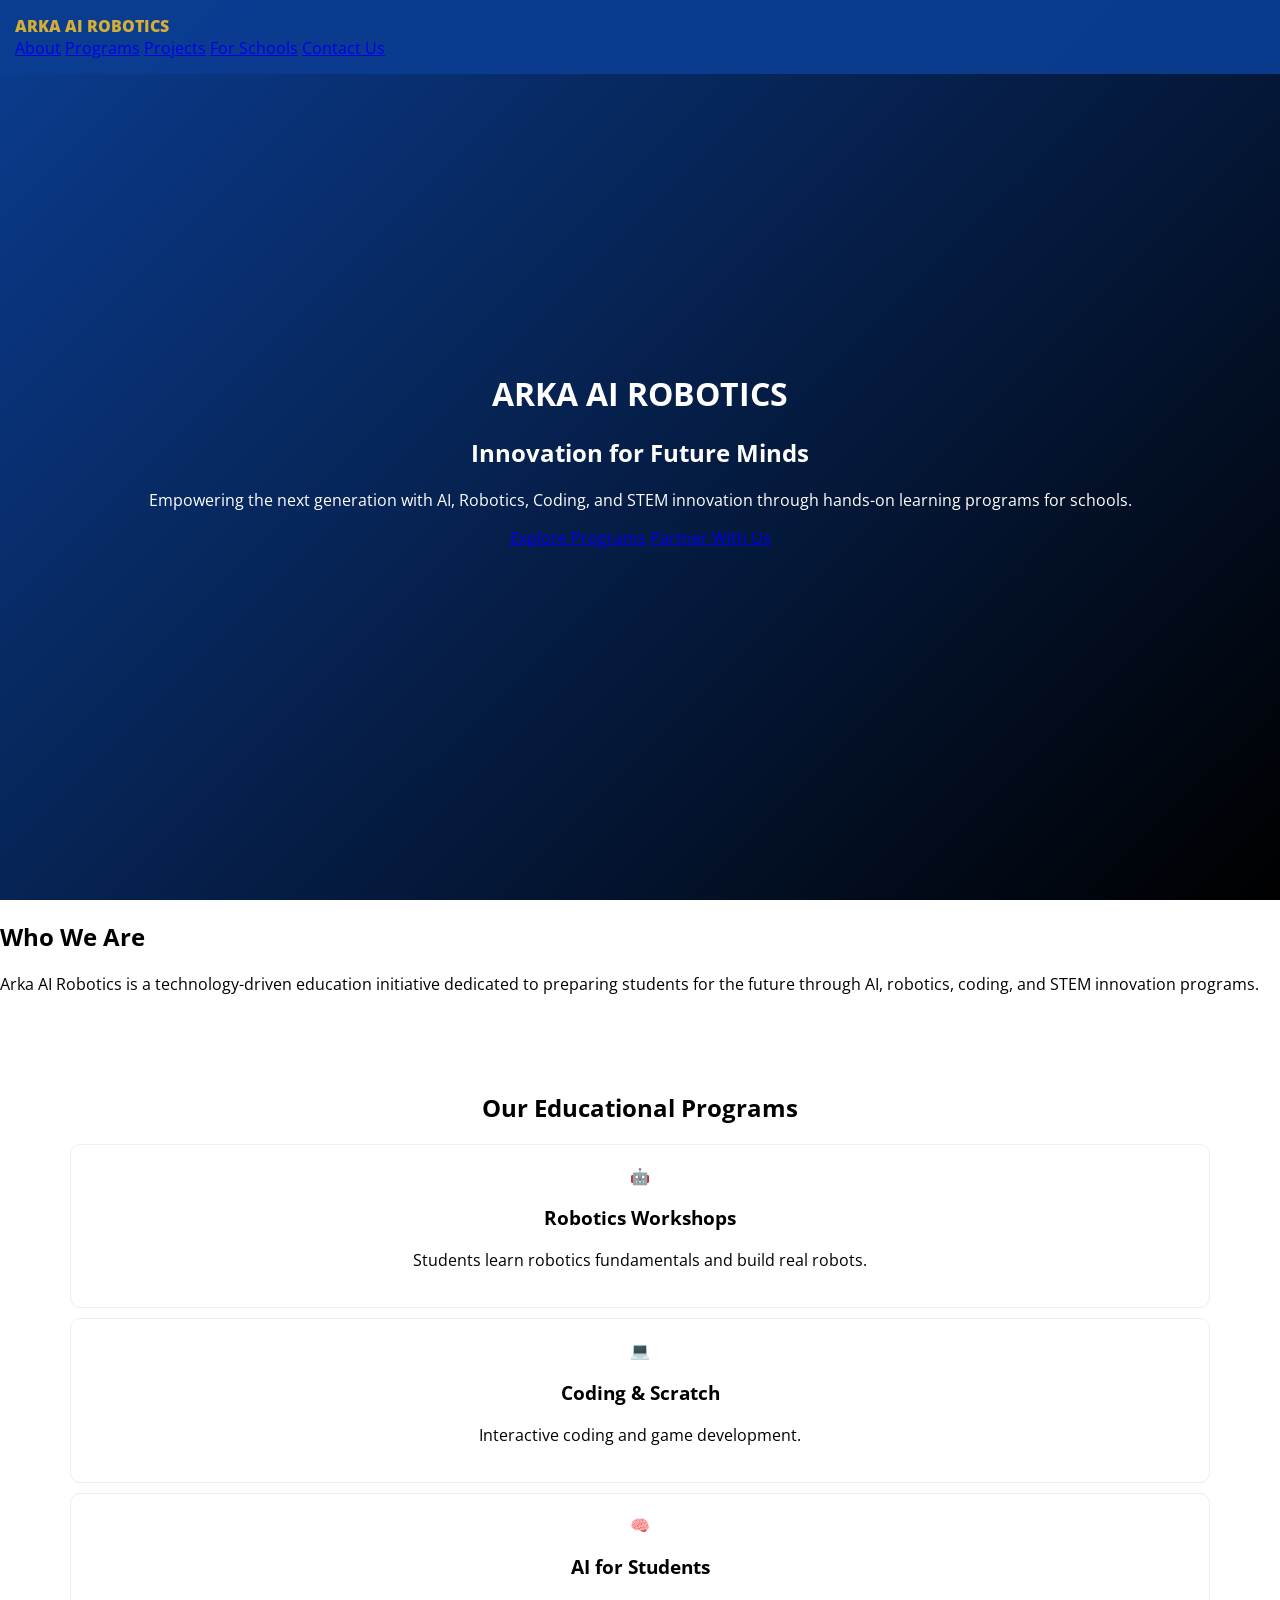
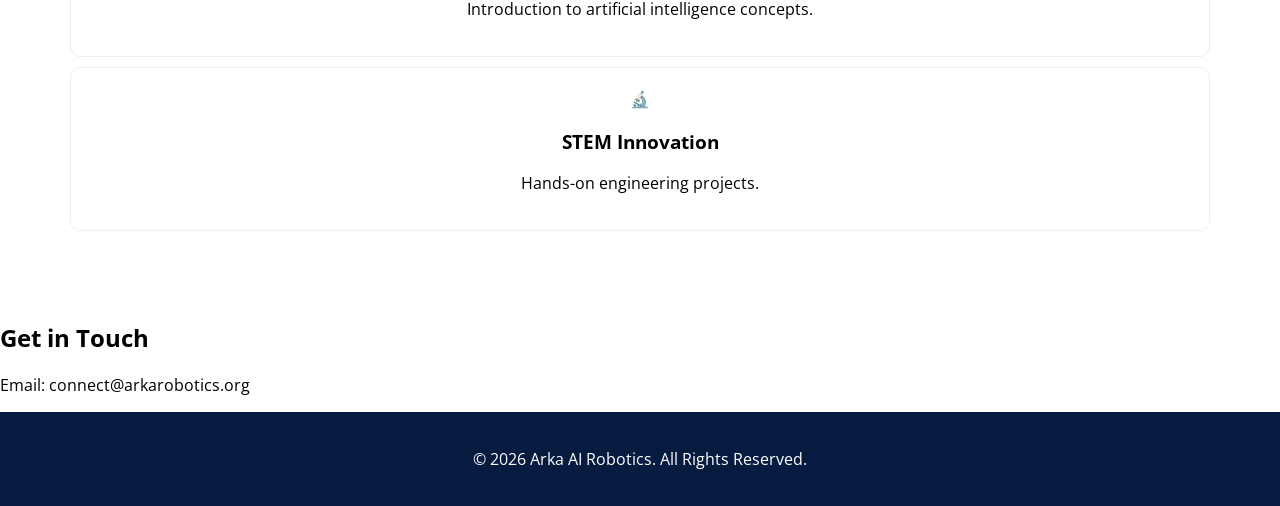
==== index.html @ b3b524c7 "Add files via upload" ====
<!DOCTYPE html>
<html lang="en">
<head>
<meta charset="UTF-8">
<meta name="viewport" content="width=device-width, initial-scale=1.0">
<title>ARKA AI ROBOTICS | Innovation for Future Minds</title>

<link href="https://fonts.googleapis.com/css2?family=Open+Sans:wght@400;600&family=Poppins:wght@500;700;800&display=swap" rel="stylesheet">
<link rel="stylesheet" href="style.css">
<script src="script.js" defer></script>
</head>

<body>

<nav class="top-nav">
<div class="nav-container">
<div class="logo">ARKA AI ROBOTICS</div>
<div class="nav-links">
<a href="#about">About</a>
<a href="#programs">Programs</a>
<a href="#projects">Projects</a>
<a href="#for-schools">For Schools</a>
<a href="#contact" class="nav-btn">Contact Us</a>
</div>
</div>
</nav>

<header class="hero">
<div class="hero-content">
<h1>ARKA AI ROBOTICS</h1>
<h2>Innovation for Future Minds</h2>
<p>Empowering the next generation with AI, Robotics, Coding, and STEM innovation through hands-on learning programs for schools.</p>

<div class="btn-group">
<a href="#programs" class="btn btn-primary">Explore Programs</a>
<a href="#contact" class="btn btn-secondary">Partner With Us</a>
</div>
</div>
</header>

<section id="about" class="about-section">
<div class="container">
<h2>Who We Are</h2>
<p class="lead-text">
Arka AI Robotics is a technology-driven education initiative dedicated to preparing students for the future through AI, robotics, coding, and STEM innovation programs.
</p>
</div>
</section>

<section id="programs" class="programs-section">
<h2>Our Educational Programs</h2>
<div class="programs-grid">

<div class="program-card">
<div class="program-icon">🤖</div>
<h3>Robotics Workshops</h3>
<p>Students learn robotics fundamentals and build real robots.</p>
</div>

<div class="program-card">
<div class="program-icon">💻</div>
<h3>Coding & Scratch</h3>
<p>Interactive coding and game development.</p>
</div>

<div class="program-card">
<div class="program-icon">🧠</div>
<h3>AI for Students</h3>
<p>Introduction to artificial intelligence concepts.</p>
</div>

<div class="program-card">
<div class="program-icon">🔬</div>
<h3>STEM Innovation</h3>
<p>Hands-on engineering projects.</p>
</div>

</div>
</section>

<section id="contact" class="contact-section">
<h2>Get in Touch</h2>
<p>Email: connect@arkarobotics.org</p>
</section>

<footer class="site-footer">
<p>&copy; 2026 Arka AI Robotics. All Rights Reserved.</p>
</footer>

</body>
</html>
---- style.css ----
:root {
--primary-blue:#0B3D91;
--primary-gold:#D4AF37;
}

body{
margin:0;
font-family:'Open Sans',sans-serif;
}

.top-nav{
position:fixed;
width:100%;
background:rgba(11,61,145,0.95);
padding:15px;
}

.logo{
color:var(--primary-gold);
font-weight:800;
}

.hero{
height:100vh;
display:flex;
align-items:center;
justify-content:center;
text-align:center;
background:linear-gradient(135deg,#0B3D91,#000);
color:white;
}

.programs-section{
padding:60px;
text-align:center;
}

.program-card{
border:1px solid #eee;
padding:20px;
margin:10px;
border-radius:10px;
}

.site-footer{
background:#051b40;
color:white;
text-align:center;
padding:20px;
}
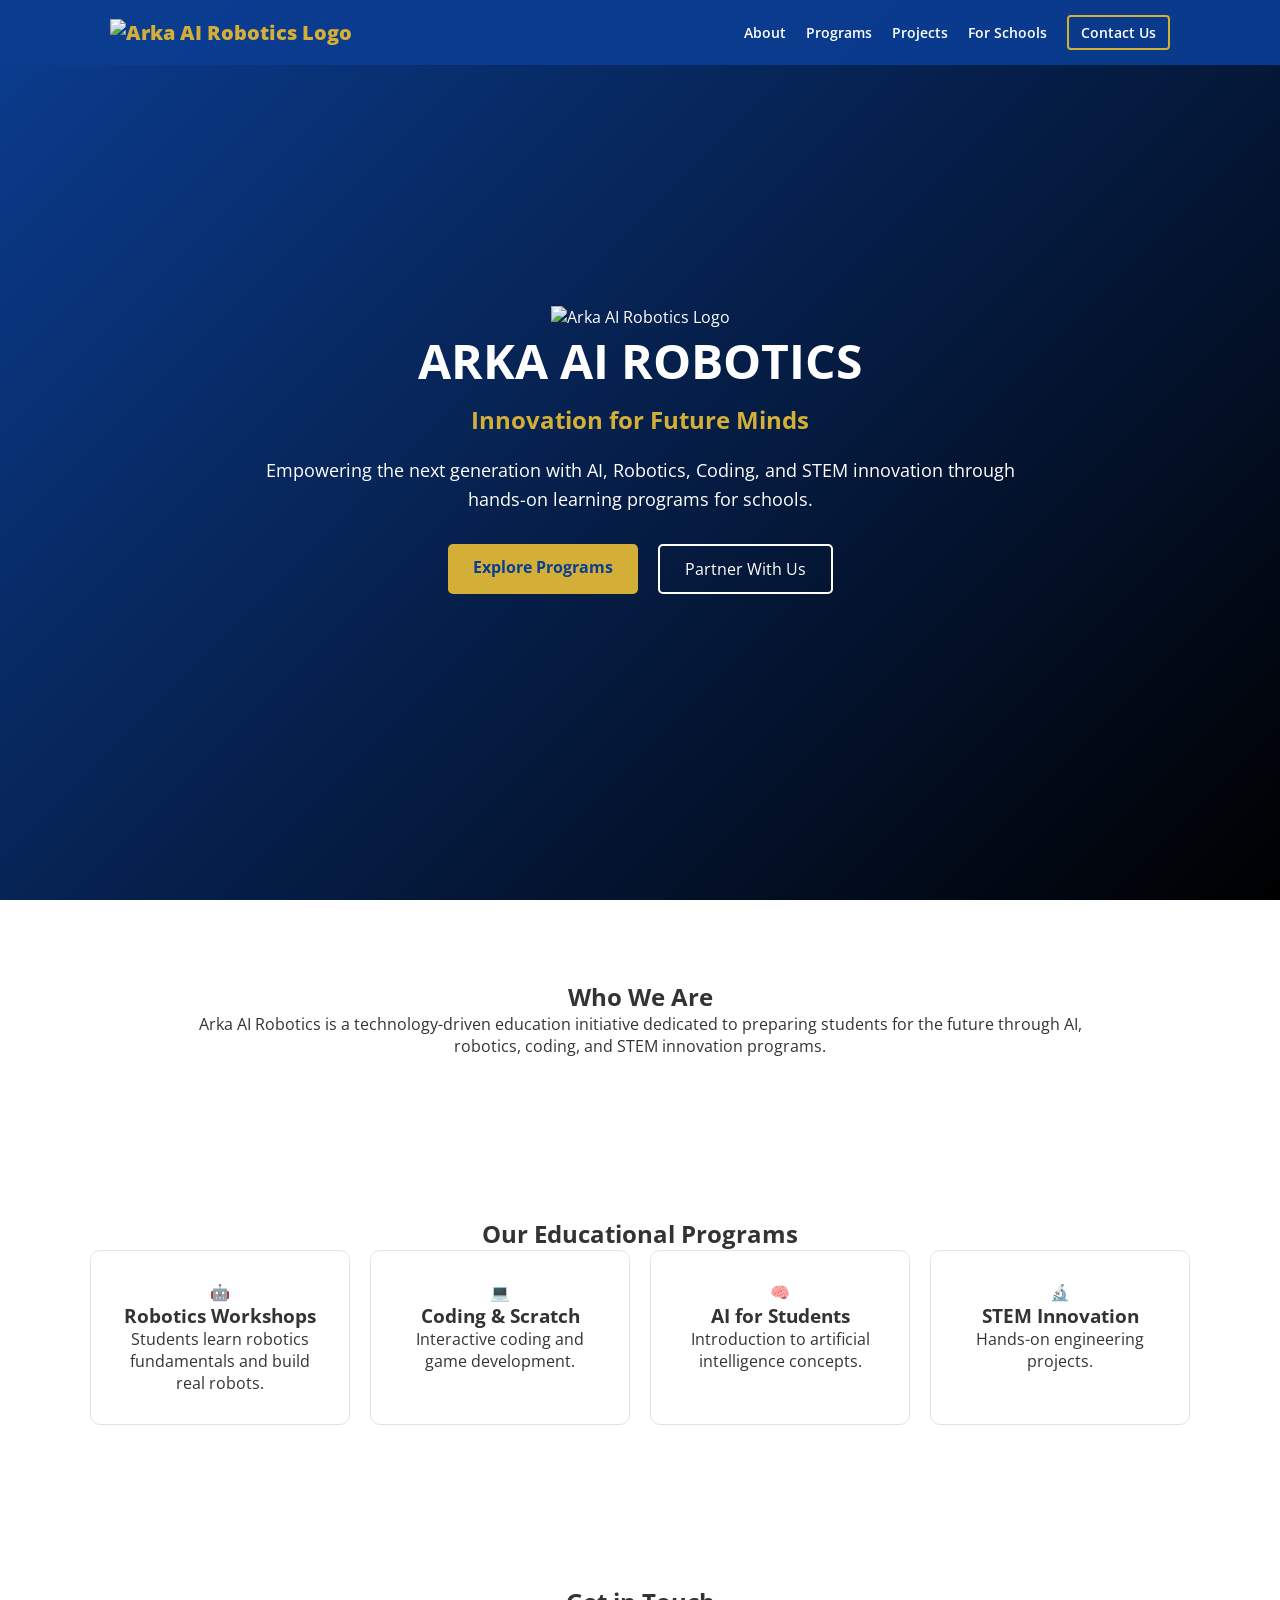
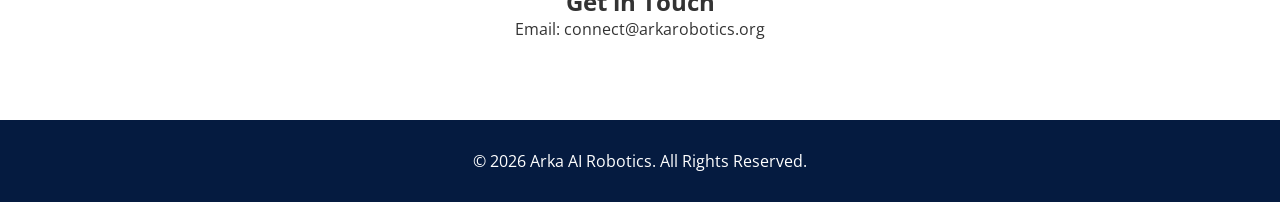
==== commit cddf9933: "Add logo image to navigation and header sections" ====
--- a/index.html
+++ b/index.html
@@ -14,7 +14,9 @@
 
 <nav class="top-nav">
 <div class="nav-container">
-<div class="logo">ARKA AI ROBOTICS</div>
+<div class="logo">
+<img src="images/logo.png" alt="Arka AI Robotics Logo">
+</div>
 <div class="nav-links">
 <a href="#about">About</a>
 <a href="#programs">Programs</a>
@@ -27,6 +29,7 @@
 
 <header class="hero">
 <div class="hero-content">
+<img src="images/logo.png" class="hero-logo" alt="Arka AI Robotics Logo">
 <h1>ARKA AI ROBOTICS</h1>
 <h2>Innovation for Future Minds</h2>
 <p>Empowering the next generation with AI, Robotics, Coding, and STEM innovation through hands-on learning programs for schools.</p>
--- a/style.css
+++ b/style.css
@@ -1,26 +1,71 @@
-
-:root {
+:root{
 --primary-blue:#0B3D91;
 --primary-gold:#D4AF37;
+--text-light:#ffffff;
+--text-dark:#333;
+}
+
+/* Reset */
+*{
+margin:0;
+padding:0;
+box-sizing:border-box;
 }
 
 body{
-margin:0;
 font-family:'Open Sans',sans-serif;
+color:var(--text-dark);
 }
 
+/* Navigation */
 .top-nav{
 position:fixed;
+top:0;
 width:100%;
 background:rgba(11,61,145,0.95);
-padding:15px;
+padding:15px 0;
+z-index:1000;
+}
+
+.nav-container{
+max-width:1100px;
+margin:auto;
+display:flex;
+justify-content:space-between;
+align-items:center;
+padding:0 20px;
 }
 
 .logo{
 color:var(--primary-gold);
+font-size:20px;
 font-weight:800;
 }
 
+.nav-links{
+display:flex;
+align-items:center;
+}
+
+.nav-links a{
+color:white;
+text-decoration:none;
+margin-left:20px;
+font-weight:600;
+font-size:14px;
+}
+
+.nav-links a:hover{
+color:var(--primary-gold);
+}
+
+.nav-btn{
+border:2px solid var(--primary-gold);
+padding:6px 12px;
+border-radius:4px;
+}
+
+/* Hero */
 .hero{
 height:100vh;
 display:flex;
@@ -29,23 +74,109 @@
 text-align:center;
 background:linear-gradient(135deg,#0B3D91,#000);
 color:white;
+padding:0 20px;
 }
 
-.programs-section{
-padding:60px;
+.hero-content{
+max-width:800px;
+}
+
+.hero h1{
+font-size:48px;
+margin-bottom:10px;
+}
+
+.hero h2{
+color:var(--primary-gold);
+margin-bottom:20px;
+}
+
+.hero p{
+font-size:18px;
+line-height:1.6;
+margin-bottom:30px;
+}
+
+/* Buttons */
+.btn-group{
+display:flex;
+justify-content:center;
+gap:20px;
+flex-wrap:wrap;
+}
+
+.btn-primary{
+background:var(--primary-gold);
+color:var(--primary-blue);
+padding:12px 25px;
+text-decoration:none;
+border-radius:5px;
+font-weight:bold;
+}
+
+.btn-secondary{
+border:2px solid white;
+color:white;
+padding:12px 25px;
+text-decoration:none;
+border-radius:5px;
+}
+
+/* Sections */
+section{
+padding:80px 20px;
 text-align:center;
 }
 
-.program-card{
-border:1px solid #eee;
-padding:20px;
-margin:10px;
-border-radius:10px;
+.container{
+max-width:900px;
+margin:auto;
 }
 
+/* Programs */
+.programs-grid{
+display:grid;
+grid-template-columns:repeat(auto-fit,minmax(250px,1fr));
+gap:20px;
+max-width:1100px;
+margin:auto;
+}
+
+.program-card{
+border:1px solid #e3e3e3;
+padding:30px;
+border-radius:10px;
+transition:0.3s;
+}
+
+.program-card:hover{
+transform:translateY(-5px);
+box-shadow:0 10px 25px rgba(0,0,0,0.1);
+}
+
+/* Footer */
 .site-footer{
 background:#051b40;
 color:white;
 text-align:center;
-padding:20px;
+padding:30px;
 }
+
+/* Mobile */
+@media(max-width:768px){
+
+.nav-links{
+flex-direction:column;
+background:#0B3D91;
+position:absolute;
+top:60px;
+right:0;
+width:200px;
+display:none;
+}
+
+.hero h1{
+font-size:32px;
+}
+
+}
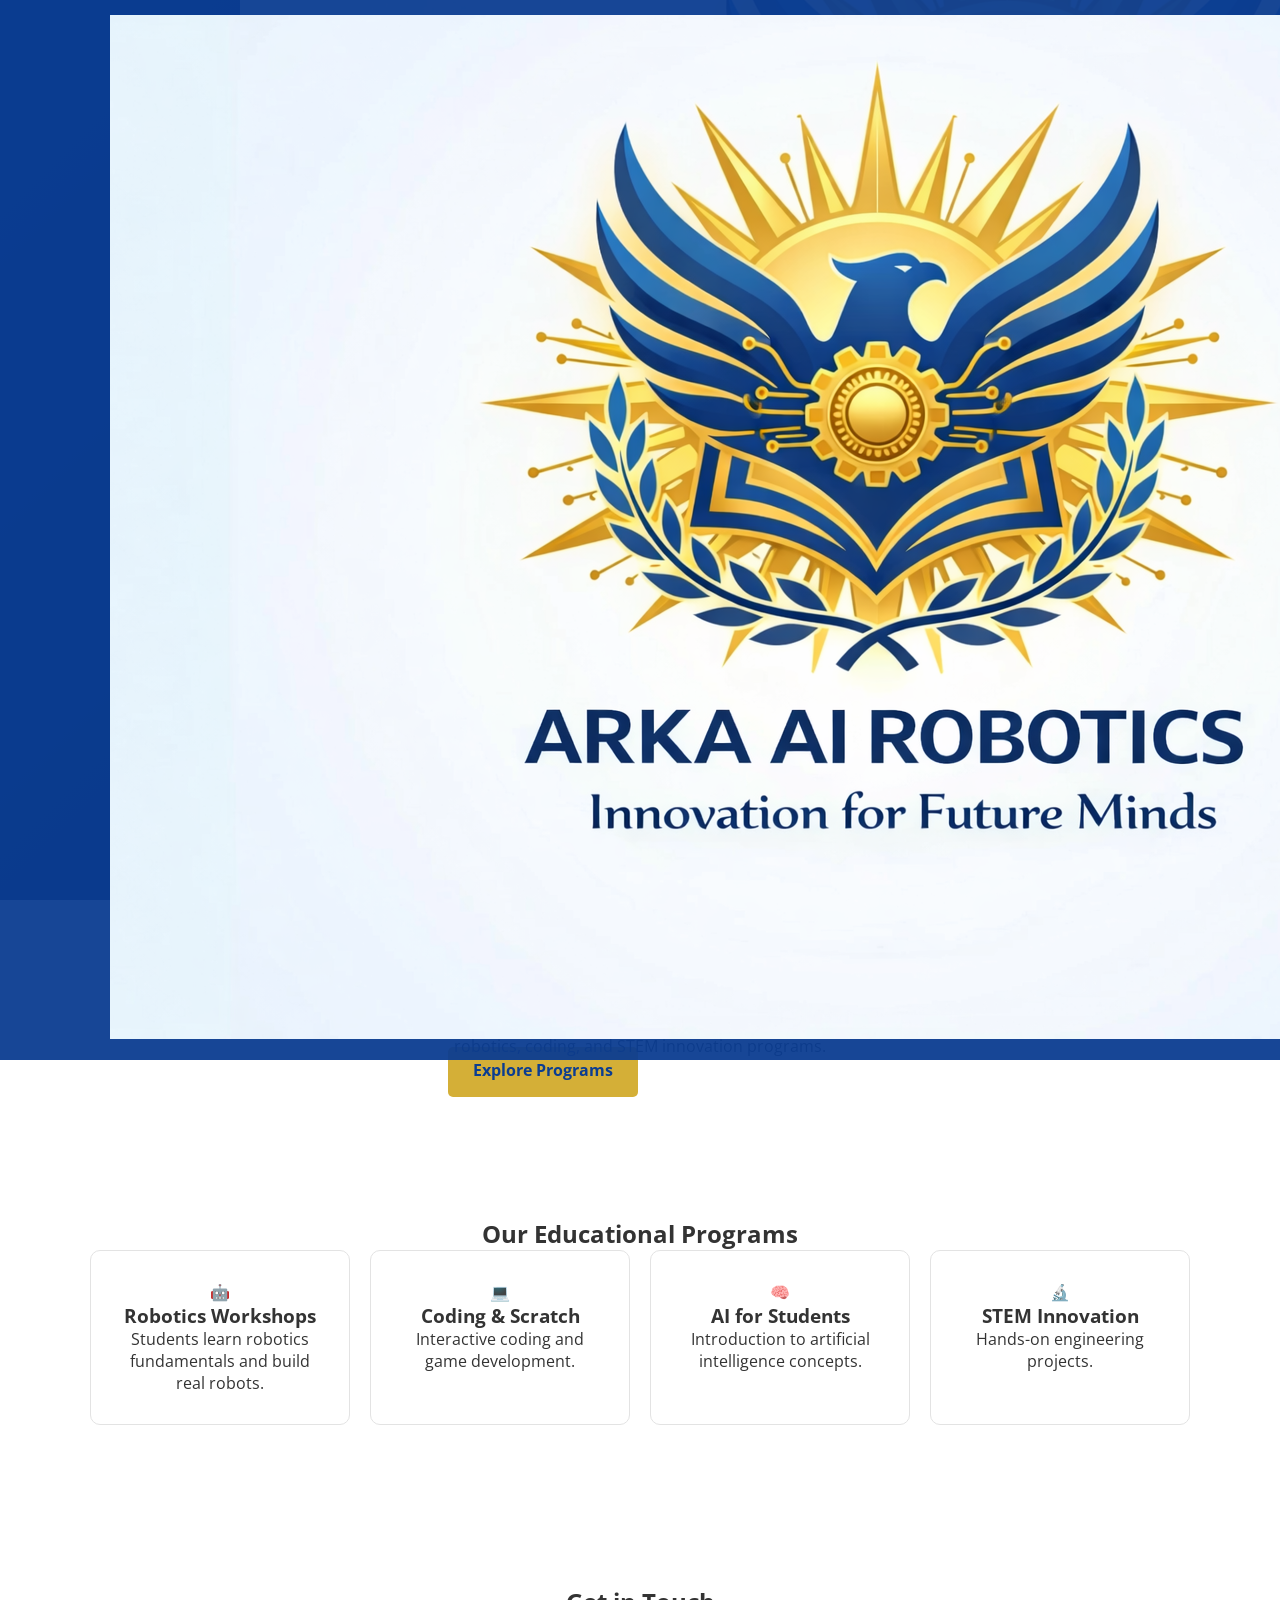
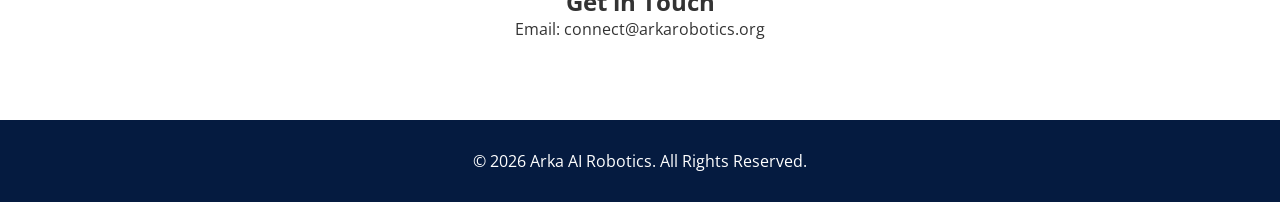
==== commit c4b40223: "Fix image filename casing in index.html" ====
--- a/index.html
+++ b/index.html
@@ -15,7 +15,7 @@
 <nav class="top-nav">
 <div class="nav-container">
 <div class="logo">
-<img src="images/logo.png" alt="Arka AI Robotics Logo">
+<img src="images/Logo.png" alt="Arka AI Robotics Logo">
 </div>
 <div class="nav-links">
 <a href="#about">About</a>
@@ -29,7 +29,7 @@
 
 <header class="hero">
 <div class="hero-content">
-<img src="images/logo.png" class="hero-logo" alt="Arka AI Robotics Logo">
+<img src="images/Logo.png" class="hero-logo" alt="Arka AI Robotics Logo">
 <h1>ARKA AI ROBOTICS</h1>
 <h2>Innovation for Future Minds</h2>
 <p>Empowering the next generation with AI, Robotics, Coding, and STEM innovation through hands-on learning programs for schools.</p>
--- a/style.css
+++ b/style.css
@@ -178,5 +178,13 @@
 .hero h1{
 font-size:32px;
 }
-
+.logo img{
+height:45px;
+width:auto;
 }
+.hero-logo{
+height:150px;
+margin-bottom:20px;
+}
+  
+}
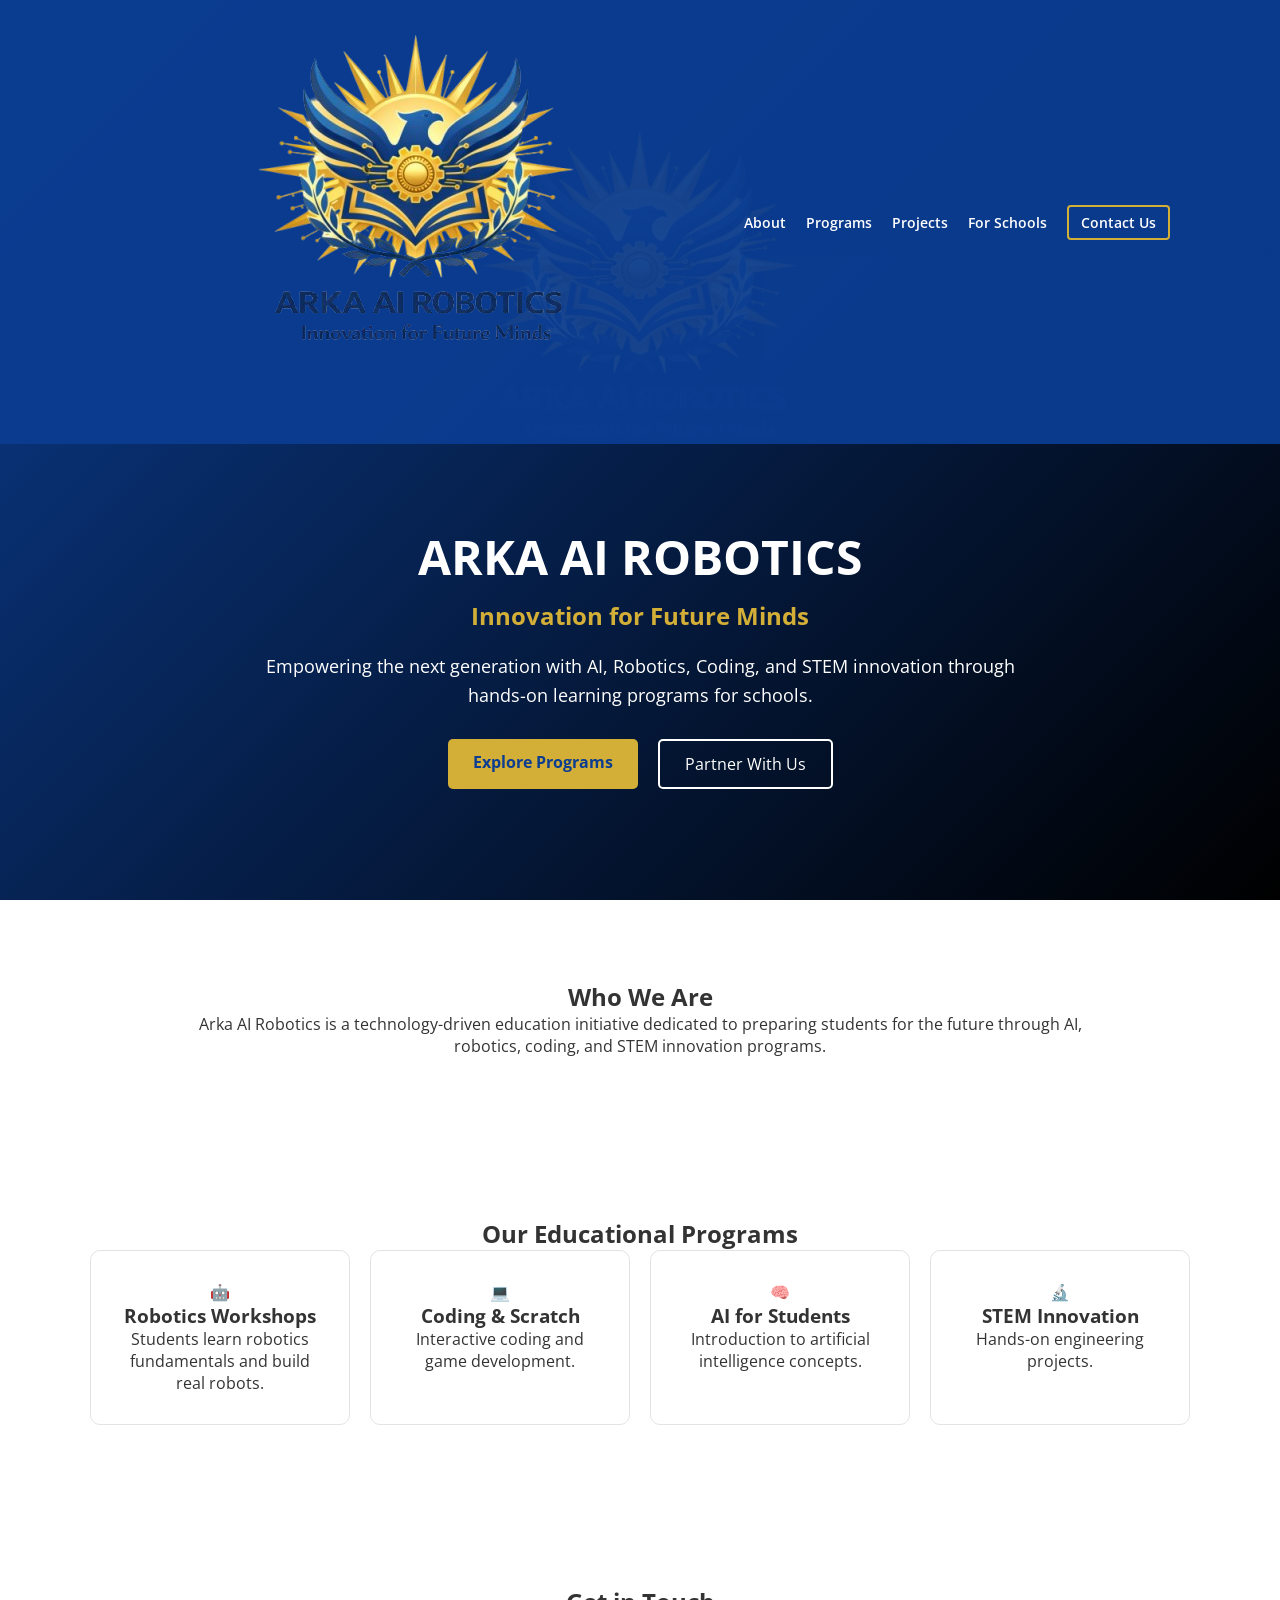
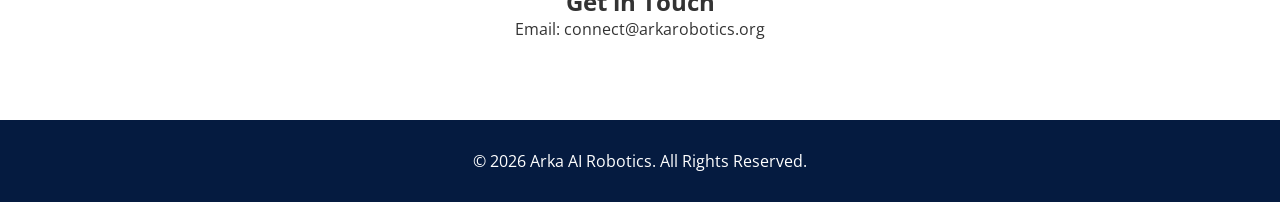
==== commit 3b7c8d9b: "Fix image source case sensitivity in index.html" ====
--- a/index.html
+++ b/index.html
@@ -15,7 +15,7 @@
 <nav class="top-nav">
 <div class="nav-container">
 <div class="logo">
-<img src="images/Logo.png" alt="Arka AI Robotics Logo">
+<img src="images/logo.png" alt="Arka AI Robotics Logo">
 </div>
 <div class="nav-links">
 <a href="#about">About</a>
@@ -29,7 +29,7 @@
 
 <header class="hero">
 <div class="hero-content">
-<img src="images/Logo.png" class="hero-logo" alt="Arka AI Robotics Logo">
+<img src="images/logo.png" class="hero-logo" alt="Arka AI Robotics Logo">
 <h1>ARKA AI ROBOTICS</h1>
 <h2>Innovation for Future Minds</h2>
 <p>Empowering the next generation with AI, Robotics, Coding, and STEM innovation through hands-on learning programs for schools.</p>
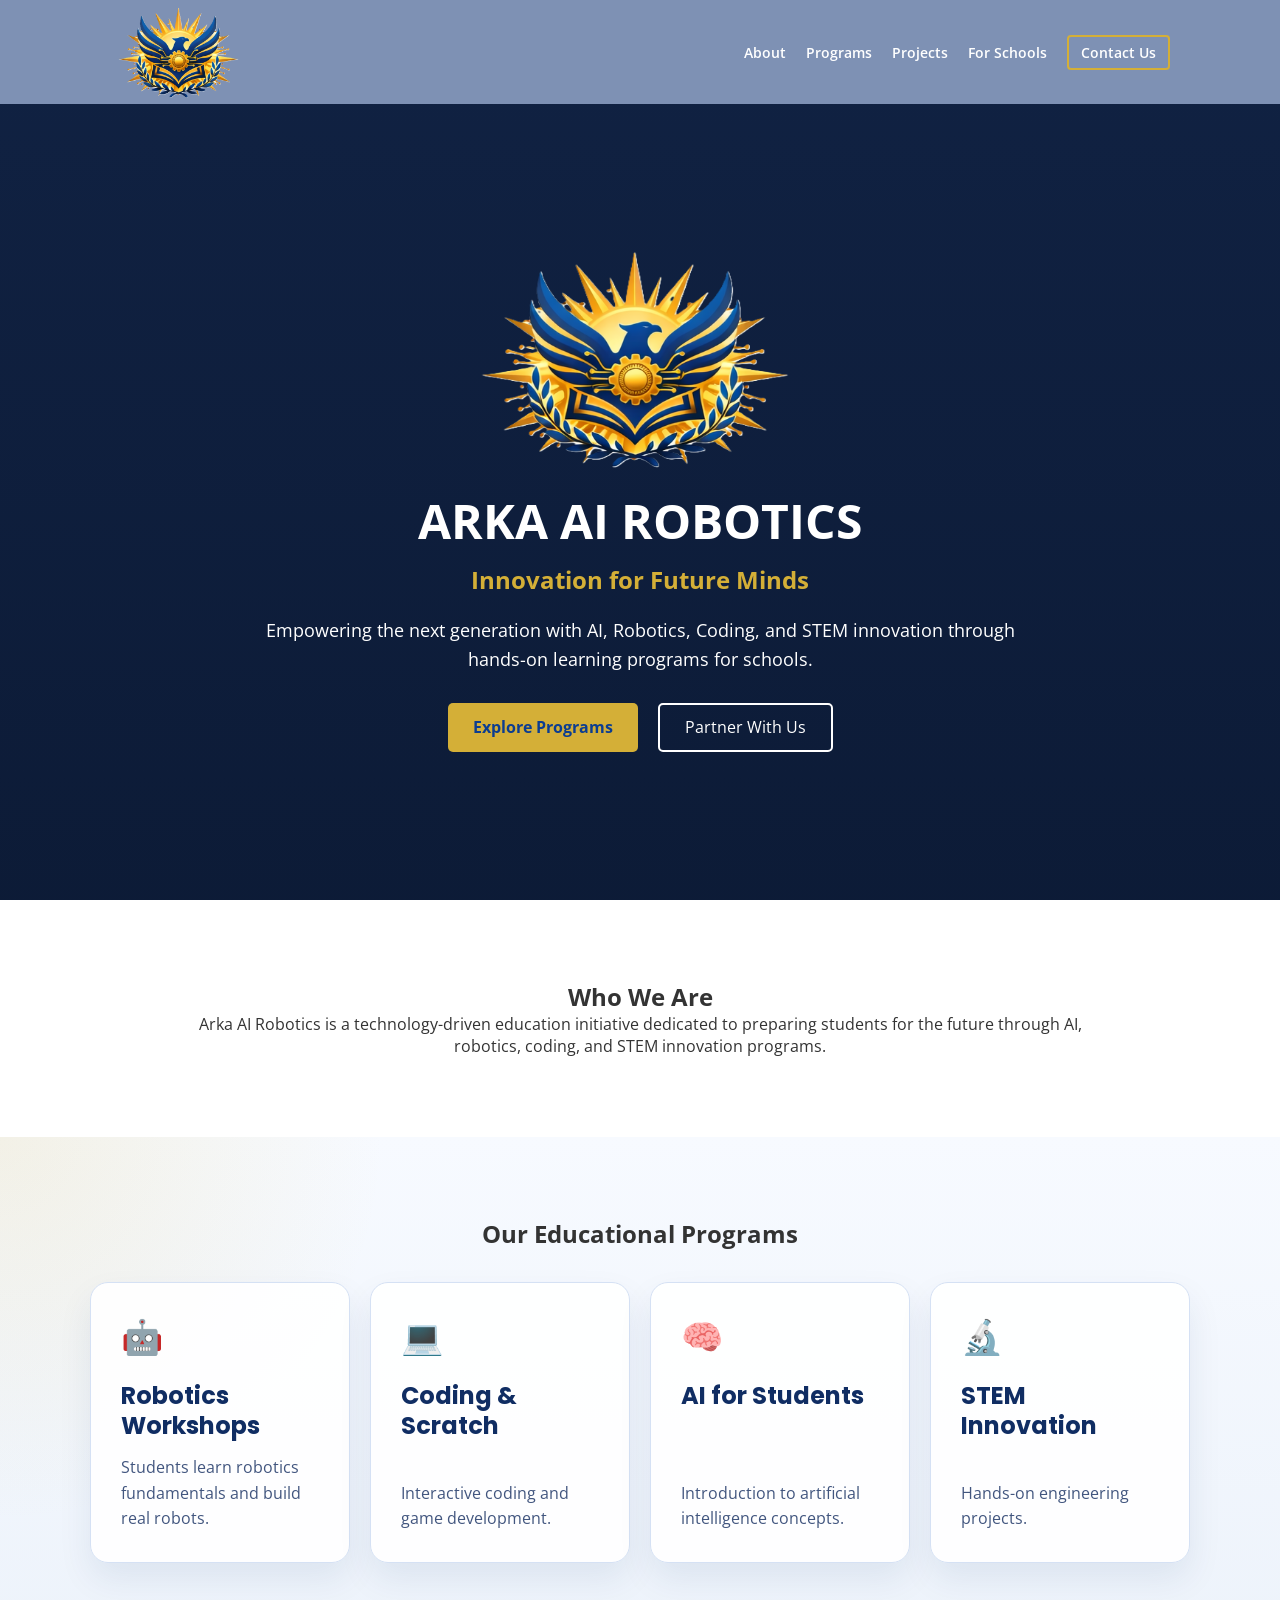
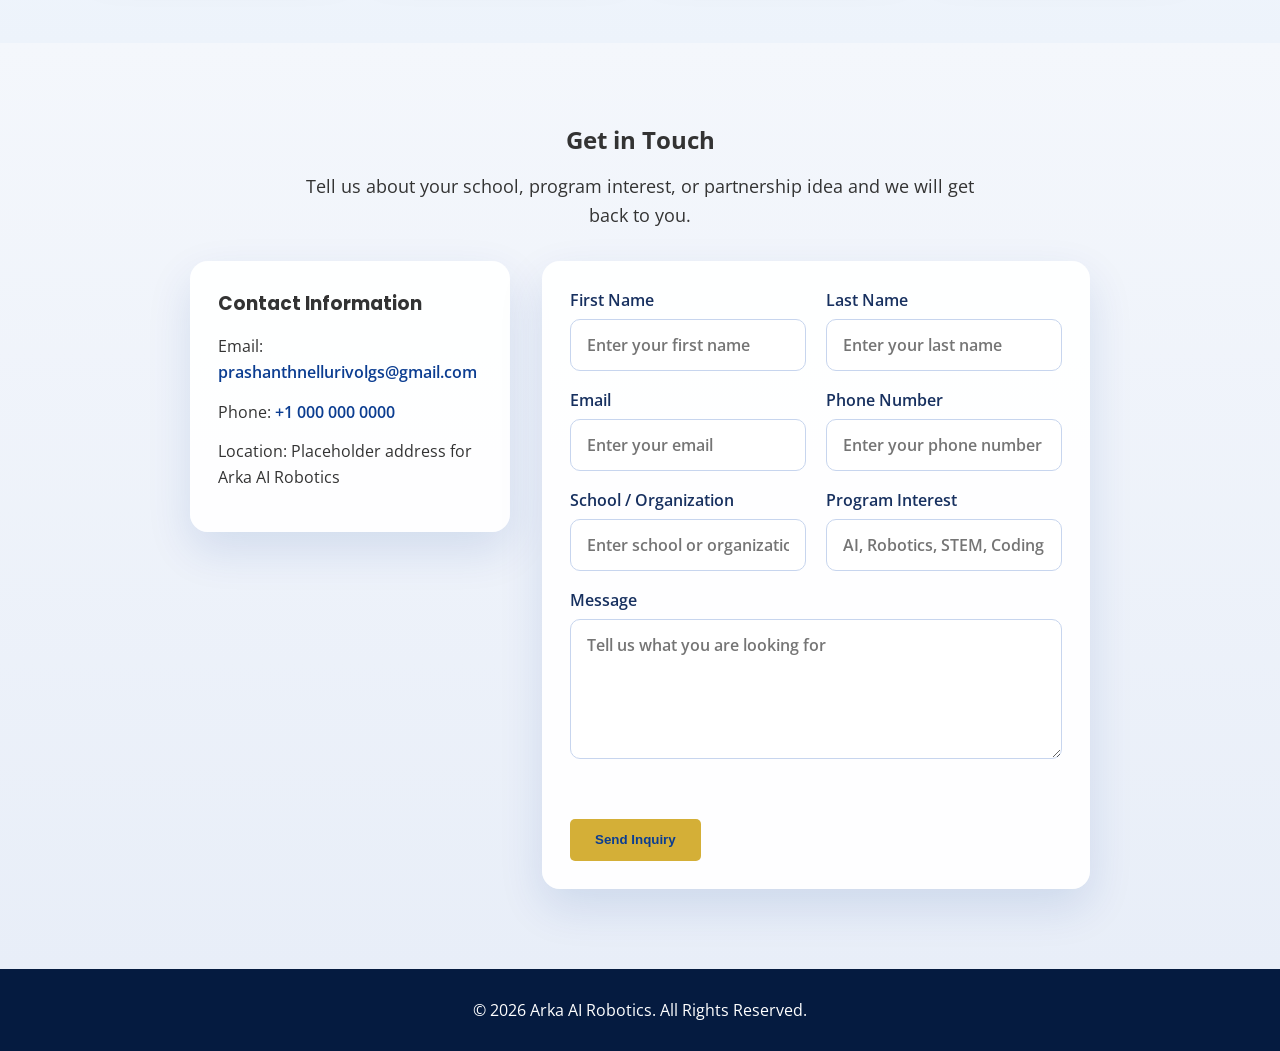
==== commit b7a03070: "Save local changes on main" ====
--- a/index.html
+++ b/index.html
@@ -6,8 +6,8 @@
 <title>ARKA AI ROBOTICS | Innovation for Future Minds</title>
 
 <link href="https://fonts.googleapis.com/css2?family=Open+Sans:wght@400;600&family=Poppins:wght@500;700;800&display=swap" rel="stylesheet">
-<link rel="stylesheet" href="style.css">
-<script src="script.js" defer></script>
+<link rel="stylesheet" href="assets/css/style.css">
+<script src="assets/js/script.js" defer></script>
 </head>
 
 <body>
@@ -15,21 +15,27 @@
 <nav class="top-nav">
 <div class="nav-container">
 <div class="logo">
-<img src="images/logo.png" alt="Arka AI Robotics Logo">
+<img src="images/nav_logo.png" alt="Arka AI Robotics Logo">
 </div>
 <div class="nav-links">
 <a href="#about">About</a>
 <a href="#programs">Programs</a>
-<a href="#projects">Projects</a>
-<a href="#for-schools">For Schools</a>
+<a href="pages/projects.html">Projects</a>
+<a href="pages/for-schools.html">For Schools</a>
 <a href="#contact" class="nav-btn">Contact Us</a>
 </div>
 </div>
 </nav>
 
 <header class="hero">
+<div class="hero-background" aria-hidden="true">
+<div class="hero-slide hero-slide-1"></div>
+<div class="hero-slide hero-slide-2"></div>
+<div class="hero-slide hero-slide-3"></div>
+<div class="hero-slide hero-slide-4"></div>
+</div>
 <div class="hero-content">
-<img src="images/logo.png" class="hero-logo" alt="Arka AI Robotics Logo">
+<img src="images/nav_logo.png" class="hero-logo" alt="Arka AI Robotics Logo">
 <h1>ARKA AI ROBOTICS</h1>
 <h2>Innovation for Future Minds</h2>
 <p>Empowering the next generation with AI, Robotics, Coding, and STEM innovation through hands-on learning programs for schools.</p>
@@ -51,44 +57,128 @@
 </section>
 
 <section id="programs" class="programs-section">
+<div class="container programs-shell">
 <h2>Our Educational Programs</h2>
 <div class="programs-grid">
 
-<div class="program-card">
+<div class="program-item">
+<button class="program-card" type="button" data-program="robotics" aria-pressed="false">
 <div class="program-icon">🤖</div>
 <h3>Robotics Workshops</h3>
 <p>Students learn robotics fundamentals and build real robots.</p>
+</button>
 </div>
 
-<div class="program-card">
+<div class="program-item">
+<button class="program-card" type="button" data-program="coding" aria-pressed="false">
 <div class="program-icon">💻</div>
 <h3>Coding & Scratch</h3>
 <p>Interactive coding and game development.</p>
+</button>
 </div>
 
-<div class="program-card">
+<div class="program-item">
+<button class="program-card" type="button" data-program="ai" aria-pressed="false">
 <div class="program-icon">🧠</div>
 <h3>AI for Students</h3>
 <p>Introduction to artificial intelligence concepts.</p>
+</button>
 </div>
 
-<div class="program-card">
+<div class="program-item">
+<button class="program-card" type="button" data-program="stem" aria-pressed="false">
 <div class="program-icon">🔬</div>
 <h3>STEM Innovation</h3>
 <p>Hands-on engineering projects.</p>
+</button>
 </div>
 
+</div>
+
+<div class="program-detail" id="program-detail-panel" style="display:none;">
+<div class="program-detail-copy">
+<p class="program-detail-kicker">Featured Program</p>
+<h3 class="program-detail-title"></h3>
+<p class="program-detail-description"></p>
+<ul class="program-detail-points"></ul>
+</div>
+<div class="program-detail-media">
+<div class="program-media-card">
+<p class="program-media-label">Program Image</p>
+<img class="program-detail-image" src="" alt="">
+</div>
+<div class="program-media-card program-video-card">
+<p class="program-media-label">Program Video</p>
+<div class="program-video-placeholder program-detail-video"></div>
+</div>
+</div>
+</div>
 </div>
 </section>
 
 <section id="contact" class="contact-section">
+<div class="container">
 <h2>Get in Touch</h2>
-<p>Email: connect@arkarobotics.org</p>
+<p class="contact-intro">Tell us about your school, program interest, or partnership idea and we will get back to you.</p>
+<div class="contact-layout">
+<div class="contact-details">
+<h3>Contact Information</h3>
+<p>Email: <a href="mailto:prashanthnellurivolgs@gmail.com">prashanthnellurivolgs@gmail.com</a></p>
+<p>Phone: <a href="tel:+10000000000">+1 000 000 0000</a></p>
+<p>Location: Placeholder address for Arka AI Robotics</p>
+</div>
+<form class="contact-form" id="contact-form" action="https://formsubmit.co/prashanthnellurivolgs@gmail.com" method="post" data-success-url="thanks.html">
+<input type="hidden" name="_subject" value="New Website Inquiry - Arka AI Robotics">
+<input type="hidden" name="_template" value="table">
+<input type="text" name="_honey" tabindex="-1" autocomplete="off" style="display:none">
+<div class="form-grid">
+<label>
+First Name
+<input type="text" name="first_name" placeholder="Enter your first name" required>
+</label>
+<label>
+Last Name
+<input type="text" name="last_name" placeholder="Enter your last name" required>
+</label>
+<label>
+Email
+<input type="email" name="email" placeholder="Enter your email" required>
+</label>
+<label>
+Phone Number
+<input type="tel" name="phone" placeholder="Enter your phone number">
+</label>
+<label>
+School / Organization
+<input type="text" name="organization" placeholder="Enter school or organization name">
+</label>
+<label>
+Program Interest
+<input type="text" name="interest" placeholder="AI, Robotics, STEM, Coding..." required>
+</label>
+</div>
+<label class="message-field">
+Message
+<textarea name="message" rows="5" placeholder="Tell us what you are looking for" required></textarea>
+</label>
+<p class="form-status" aria-live="polite"></p>
+<button type="submit" class="btn btn-primary">Send Inquiry</button>
+</form>
+</div>
+</div>
 </section>
 
 <footer class="site-footer">
 <p>&copy; 2026 Arka AI Robotics. All Rights Reserved.</p>
 </footer>
 
+<nav class="bottom-nav" aria-label="Mobile navigation">
+<a href="#about">About</a>
+<a href="#programs">Programs</a>
+<a href="pages/projects.html">Projects</a>
+<a href="pages/for-schools.html">For Schools</a>
+<a href="#contact">Contact</a>
+</nav>
+
 </body>
 </html>
--- a/assets/css/style.css
+++ b/assets/css/style.css
@@ -0,0 +1,1079 @@
+:root{
+--primary-blue:#0B3D91;
+--primary-gold:#D4AF37;
+--text-light:#ffffff;
+--text-dark:#333;
+}
+
+/* Reset */
+*{
+margin:0;
+padding:0;
+box-sizing:border-box;
+}
+
+body{
+font-family:'Open Sans',sans-serif;
+color:var(--text-dark);
+}
+
+/* Navigation */
+.top-nav{
+position:fixed;
+top:0;
+width:100%;
+background:rgba(133, 152, 187, 0.95);
+padding:6px 0;
+z-index:1000;
+}
+
+.nav-container{
+max-width:1100px;
+margin:auto;
+display:flex;
+justify-content:space-between;
+align-items:center;
+padding:0 20px;
+min-height:84px;
+}
+
+.logo{
+color:var(--primary-gold);
+flex-shrink:0;
+}
+
+.logo img{
+display:block;
+height:92px;
+width:auto;
+max-width:260px;
+}
+
+.nav-links{
+display:flex;
+align-items:center;
+flex-wrap:wrap;
+justify-content:flex-end;
+gap:20px;
+}
+
+.nav-links a{
+color:white;
+text-decoration:none;
+font-weight:600;
+font-size:14px;
+}
+
+.nav-links a:hover{
+color:var(--primary-gold);
+}
+
+.nav-links a.is-current{
+color:var(--primary-gold);
+}
+
+.nav-btn{
+border:2px solid var(--primary-gold);
+padding:6px 12px;
+border-radius:4px;
+}
+
+.bottom-nav{
+display:none;
+}
+
+/* Hero */
+.hero{
+height:100vh;
+position:relative;
+overflow:hidden;
+display:flex;
+align-items:center;
+justify-content:center;
+text-align:center;
+color:white;
+padding:140px 20px 40px;
+}
+
+.hero-background{
+position:absolute;
+inset:0;
+z-index:0;
+background:#13264a;
+}
+
+.hero-slide{
+position:absolute;
+inset:0;
+background-position:center;
+background-repeat:no-repeat;
+background-size:cover;
+opacity:0;
+transform:scale(1.04);
+animation:heroSlideshow 24s infinite;
+}
+
+.hero-slide-1{
+background-image:
+linear-gradient(rgba(11, 25, 52, 0.55), rgba(11, 25, 52, 0.55)),
+url("../../images/r1.png");
+}
+
+.hero-slide-2{
+background-image:
+linear-gradient(rgba(11, 25, 52, 0.55), rgba(11, 25, 52, 0.55)),
+url("../../images/r2.png");
+animation-delay:6s;
+}
+
+.hero-slide-3{
+background-image:
+linear-gradient(rgba(11, 25, 52, 0.55), rgba(11, 25, 52, 0.55)),
+url("../../images/r3.png");
+animation-delay:12s;
+}
+
+.hero-slide-4{
+background-image:
+linear-gradient(rgba(11, 25, 52, 0.55), rgba(11, 25, 52, 0.55)),
+url("../../images/r4.png");
+animation-delay:18s;
+}
+
+.hero::after{
+content:"";
+position:absolute;
+inset:0;
+background:linear-gradient(180deg, rgba(7, 18, 39, 0.2), rgba(7, 18, 39, 0.55));
+z-index:1;
+}
+
+.hero-content{
+position:relative;
+z-index:2;
+text-align:center;
+max-width:800px;
+margin:auto;
+padding:0 20px;
+}
+
+.hero-logo{
+display:block;
+width:min(100%, 360px);
+height:auto;
+max-height:220px;
+margin:0 auto 20px;
+}
+
+
+.hero h1{
+font-size:48px;
+margin-bottom:10px;
+}
+
+.hero h2{
+color:var(--primary-gold);
+margin-bottom:20px;
+}
+
+.hero p{
+font-size:18px;
+line-height:1.6;
+margin-bottom:30px;
+}
+
+@keyframes heroSlideshow{
+0%{
+opacity:0;
+transform:scale(1.04);
+}
+8%{
+opacity:1;
+}
+28%{
+opacity:1;
+transform:scale(1);
+}
+36%{
+opacity:0;
+}
+100%{
+opacity:0;
+transform:scale(1.04);
+}
+}
+
+/* Buttons */
+.btn-group{
+display:flex;
+justify-content:center;
+gap:20px;
+flex-wrap:wrap;
+}
+
+.btn-primary{
+background:var(--primary-gold);
+color:var(--primary-blue);
+padding:12px 25px;
+text-decoration:none;
+border-radius:5px;
+font-weight:bold;
+display:inline-flex;
+align-items:center;
+justify-content:center;
+text-align:center;
+line-height:1.3;
+}
+
+.btn-secondary{
+border:2px solid white;
+color:white;
+padding:12px 25px;
+text-decoration:none;
+border-radius:5px;
+display:inline-flex;
+align-items:center;
+justify-content:center;
+text-align:center;
+line-height:1.3;
+}
+
+.btn-dark{
+background:#081a3f;
+color:white;
+padding:12px 25px;
+text-decoration:none;
+border-radius:5px;
+font-weight:bold;
+display:inline-flex;
+align-items:center;
+justify-content:center;
+text-align:center;
+line-height:1.3;
+}
+
+.btn-outline{
+border:2px solid var(--primary-blue);
+color:var(--primary-blue);
+padding:12px 25px;
+text-decoration:none;
+border-radius:5px;
+font-weight:bold;
+background:transparent;
+display:inline-flex;
+align-items:center;
+justify-content:center;
+text-align:center;
+line-height:1.3;
+}
+
+/* Sections */
+section{
+padding:80px 20px;
+text-align:center;
+}
+
+.container{
+max-width:900px;
+margin:auto;
+}
+
+/* Programs */
+.programs-section{
+background:
+radial-gradient(circle at top left, rgba(212, 175, 55, 0.12), transparent 28%),
+linear-gradient(180deg, #f7faff, #edf3fb);
+}
+
+.programs-shell{
+max-width:1100px;
+}
+
+.programs-grid{
+	display:grid;
+	grid-template-columns:repeat(auto-fit,minmax(250px,1fr));
+	gap:20px;
+	margin:32px auto 0;
+	align-items:stretch;
+}
+
+.program-item{
+	display:flex;
+	flex-direction:column;
+	height:100%;
+}
+
+.program-card{
+	border:1px solid #d5e1f4;
+	padding:30px;
+border-radius:18px;
+transition:0.3s;
+background:rgba(255, 255, 255, 0.95);
+text-align:left;
+cursor:pointer;
+	box-shadow:0 16px 34px rgba(10, 47, 107, 0.08);
+	font:inherit;
+	color:inherit;
+	display:flex;
+	flex-direction:column;
+	gap:14px;
+	width:100%;
+	min-height:280px;
+	height:100%;
+}
+
+.program-card:hover,
+.program-card.is-active{
+transform:translateY(-5px);
+box-shadow:0 20px 40px rgba(10, 47, 107, 0.16);
+border-color:rgba(11, 61, 145, 0.35);
+}
+
+.program-card.is-active{
+background:linear-gradient(180deg, rgba(255, 255, 255, 0.98), rgba(237, 244, 255, 0.98));
+}
+
+.program-icon{
+	font-size:34px;
+	margin-bottom:8px;
+}
+
+.program-card h3{
+	font-family:'Poppins',sans-serif;
+	font-size:24px;
+	margin-bottom:0;
+	color:#102d63;
+	line-height:1.25;
+	min-height:60px;
+}
+
+.program-card p{
+	line-height:1.6;
+	color:#42567f;
+	margin-top:auto;
+}
+
+.program-detail{
+	display:none;
+	grid-template-columns:minmax(0, 1.2fr) minmax(280px, 0.8fr);
+	gap:20px;
+	align-items:stretch;
+	padding:24px;
+	margin-top:28px;
+	border-radius:26px;
+	background:linear-gradient(140deg, #123a7a, #081a3f);
+	color:white;
+	box-shadow:0 28px 56px rgba(8, 26, 63, 0.3);
+}
+
+.program-detail-copy{
+	text-align:left;
+	padding:8px 4px;
+}
+
+.program-detail-kicker{
+letter-spacing:0.14em;
+text-transform:uppercase;
+font-size:12px;
+font-weight:700;
+color:#cddaf5;
+margin-bottom:14px;
+}
+
+.program-detail h3{
+font-family:'Poppins',sans-serif;
+font-size:34px;
+margin-bottom:16px;
+}
+
+.program-detail-copy > p:last-of-type{
+line-height:1.7;
+font-size:18px;
+color:#eef4ff;
+}
+
+.program-detail-points{
+	margin-top:22px;
+	padding-left:20px;
+	line-height:1.8;
+	color:#dce7fb;
+}
+
+.program-detail-points li + li{
+	margin-top:8px;
+}
+
+.program-detail-media{
+display:grid;
+gap:18px;
+}
+
+.program-media-card{
+background:rgba(255, 255, 255, 0.08);
+border:1px solid rgba(255, 255, 255, 0.12);
+border-radius:20px;
+padding:18px;
+text-align:left;
+backdrop-filter:blur(10px);
+}
+
+.program-media-label{
+font-size:13px;
+font-weight:700;
+letter-spacing:0.08em;
+text-transform:uppercase;
+color:#d8e4ff;
+margin-bottom:12px;
+}
+
+.program-media-card img{
+width:100%;
+height:220px;
+object-fit:cover;
+border-radius:14px;
+display:block;
+}
+
+.program-video-placeholder{
+min-height:180px;
+border-radius:14px;
+display:flex;
+align-items:center;
+justify-content:center;
+padding:20px;
+text-align:center;
+line-height:1.6;
+color:#dfe7f7;
+background:
+linear-gradient(135deg, rgba(212, 175, 55, 0.22), rgba(255, 255, 255, 0.05)),
+rgba(6, 15, 36, 0.45);
+}
+
+.contact-section{
+background:linear-gradient(180deg, #f4f7fc, #e8eef8);
+}
+
+.contact-intro{
+max-width:700px;
+margin:16px auto 32px;
+font-size:18px;
+line-height:1.6;
+}
+
+.contact-layout{
+display:grid;
+grid-template-columns:minmax(240px, 320px) minmax(0, 1fr);
+gap:32px;
+align-items:start;
+text-align:left;
+}
+
+.contact-details,
+.contact-form{
+background:rgba(255, 255, 255, 0.96);
+border-radius:18px;
+padding:28px;
+box-shadow:0 18px 45px rgba(11, 61, 145, 0.12);
+}
+
+.contact-details h3,
+.contact-form h3{
+font-family:'Poppins',sans-serif;
+margin-bottom:16px;
+}
+
+.contact-details p{
+margin-bottom:14px;
+line-height:1.6;
+}
+
+.contact-details a{
+color:var(--primary-blue);
+text-decoration:none;
+font-weight:600;
+}
+
+.form-grid{
+display:grid;
+grid-template-columns:repeat(2, minmax(0, 1fr));
+gap:18px 20px;
+}
+
+.contact-form label{
+display:flex;
+flex-direction:column;
+gap:8px;
+font-weight:600;
+color:#17305f;
+}
+
+.contact-form input,
+.contact-form textarea{
+width:100%;
+border:1px solid #c7d5ee;
+border-radius:10px;
+padding:14px 16px;
+font:inherit;
+color:var(--text-dark);
+background:#fff;
+}
+
+.contact-form input:focus,
+.contact-form textarea:focus{
+outline:none;
+border-color:var(--primary-blue);
+box-shadow:0 0 0 3px rgba(11, 61, 145, 0.12);
+}
+
+.message-field{
+margin-top:18px;
+}
+
+.contact-form .btn{
+margin-top:20px;
+border:none;
+cursor:pointer;
+}
+
+.contact-form .btn:disabled{
+opacity:0.7;
+cursor:wait;
+}
+
+.form-status{
+margin-top:16px;
+font-weight:600;
+color:#1c4d99;
+min-height:24px;
+}
+
+.form-status.is-error{
+color:#b42318;
+}
+
+.projects-page{
+background:#f4f7fc;
+}
+
+.projects-hero{
+padding:148px 20px 88px;
+background:
+radial-gradient(circle at top left, rgba(212, 175, 55, 0.22), transparent 26%),
+linear-gradient(135deg, #e8eef8, #cfdcf1 52%, #eaf2ff);
+}
+
+.projects-hero-shell{
+max-width:1100px;
+display:grid;
+grid-template-columns:minmax(0, 1.2fr) minmax(260px, 0.8fr);
+gap:28px;
+align-items:center;
+}
+
+.projects-hero-copy{
+text-align:left;
+}
+
+.projects-kicker{
+font-size:13px;
+letter-spacing:0.14em;
+text-transform:uppercase;
+font-weight:700;
+color:#32558f;
+margin-bottom:14px;
+}
+
+.projects-hero h1{
+font-family:'Poppins',sans-serif;
+font-size:48px;
+line-height:1.1;
+color:#0c2c65;
+margin-bottom:18px;
+}
+
+.projects-hero p{
+font-size:18px;
+line-height:1.7;
+max-width:680px;
+color:#334b74;
+}
+
+.projects-highlight-card{
+padding:28px;
+border-radius:24px;
+background:linear-gradient(145deg, #123a7a, #081a3f);
+box-shadow:0 24px 46px rgba(8, 26, 63, 0.24);
+color:white;
+text-align:left;
+}
+
+.projects-highlight-label{
+font-size:12px;
+letter-spacing:0.14em;
+text-transform:uppercase;
+font-weight:700;
+color:#d4e0fb;
+margin-bottom:16px;
+}
+
+.projects-highlight-card ul{
+padding-left:18px;
+line-height:1.9;
+color:#e4ecff;
+}
+
+.project-catalog-section{
+padding:40px 20px 90px;
+}
+
+.project-catalog-shell{
+max-width:1100px;
+}
+
+.catalog-intro{
+max-width:760px;
+margin:16px auto 36px;
+font-size:18px;
+line-height:1.7;
+color:#4a5d84;
+}
+
+.project-grid{
+display:grid;
+grid-template-columns:repeat(auto-fit, minmax(250px, 1fr));
+gap:24px;
+}
+
+.project-item{
+background:white;
+border-radius:24px;
+overflow:hidden;
+box-shadow:0 18px 42px rgba(10, 47, 107, 0.12);
+display:flex;
+flex-direction:column;
+text-align:left;
+}
+
+.project-item img{
+width:100%;
+height:220px;
+object-fit:cover;
+display:block;
+}
+
+.project-item-body{
+padding:24px;
+display:flex;
+flex-direction:column;
+gap:16px;
+flex:1;
+}
+
+.project-badges{
+display:flex;
+flex-wrap:wrap;
+gap:10px;
+}
+
+.project-badges span{
+display:inline-flex;
+align-items:center;
+padding:6px 12px;
+border-radius:999px;
+background:#edf3ff;
+color:#1a458a;
+font-size:12px;
+font-weight:700;
+letter-spacing:0.04em;
+text-transform:uppercase;
+}
+
+.project-item h3{
+font-family:'Poppins',sans-serif;
+font-size:24px;
+color:#102d63;
+}
+
+.project-item p{
+line-height:1.7;
+color:#46597f;
+}
+
+.project-item ul{
+padding-left:20px;
+line-height:1.8;
+color:#42567f;
+}
+
+.project-actions{
+display:flex;
+flex-wrap:wrap;
+gap:12px;
+margin-top:auto;
+}
+
+.projects-cta-section{
+padding:0 20px 90px;
+}
+
+.projects-cta-shell{
+max-width:900px;
+padding:38px;
+border-radius:28px;
+background:linear-gradient(145deg, #123a7a, #081a3f);
+color:white;
+box-shadow:0 26px 52px rgba(8, 26, 63, 0.24);
+}
+
+.projects-cta-shell h2{
+font-family:'Poppins',sans-serif;
+font-size:36px;
+margin-bottom:12px;
+}
+
+.projects-cta-shell p{
+max-width:680px;
+margin:0 auto 22px;
+line-height:1.7;
+color:#e5edff;
+}
+
+.schools-page{
+background:#f4f7fc;
+}
+
+.schools-hero{
+padding:148px 20px 88px;
+background:
+radial-gradient(circle at top right, rgba(212, 175, 55, 0.18), transparent 28%),
+linear-gradient(135deg, #eff5ff, #d9e6fb 55%, #f4f8ff);
+}
+
+.schools-hero-shell{
+max-width:1100px;
+display:grid;
+grid-template-columns:minmax(0, 1.15fr) minmax(260px, 0.85fr);
+gap:30px;
+align-items:center;
+}
+
+.schools-hero-copy{
+text-align:left;
+}
+
+.schools-kicker,
+.school-form-kicker{
+font-size:13px;
+letter-spacing:0.14em;
+text-transform:uppercase;
+font-weight:700;
+color:#32558f;
+margin-bottom:14px;
+}
+
+.schools-hero h1{
+font-family:'Poppins',sans-serif;
+font-size:48px;
+line-height:1.1;
+color:#0c2c65;
+margin-bottom:18px;
+}
+
+.schools-hero p{
+font-size:18px;
+line-height:1.7;
+max-width:680px;
+color:#334b74;
+}
+
+.schools-hero-panel{
+padding:28px;
+border-radius:24px;
+background:linear-gradient(145deg, #123a7a, #081a3f);
+box-shadow:0 24px 46px rgba(8, 26, 63, 0.24);
+color:white;
+text-align:left;
+}
+
+.schools-panel-label,
+.school-selection-label{
+font-size:12px;
+letter-spacing:0.14em;
+text-transform:uppercase;
+font-weight:700;
+color:#d4e0fb;
+margin-bottom:16px;
+}
+
+.schools-hero-panel ul{
+padding-left:18px;
+line-height:1.9;
+color:#e4ecff;
+}
+
+.school-options-section{
+padding:42px 20px 40px;
+}
+
+.school-options-shell{
+max-width:1100px;
+}
+
+.school-options-intro{
+max-width:760px;
+margin:16px auto 34px;
+font-size:18px;
+line-height:1.7;
+color:#4a5d84;
+}
+
+.school-offers-grid{
+display:grid;
+grid-template-columns:repeat(auto-fit, minmax(240px, 1fr));
+gap:22px;
+}
+
+.school-offer-card{
+background:white;
+border:1px solid #d5e1f4;
+border-radius:22px;
+padding:28px;
+text-align:left;
+cursor:pointer;
+box-shadow:0 16px 34px rgba(10, 47, 107, 0.08);
+transition:0.3s;
+font:inherit;
+color:inherit;
+}
+
+.school-offer-card:hover,
+.school-offer-card.is-selected{
+transform:translateY(-5px);
+box-shadow:0 22px 42px rgba(10, 47, 107, 0.16);
+border-color:rgba(11, 61, 145, 0.35);
+}
+
+.school-offer-card.is-selected{
+background:linear-gradient(180deg, #ffffff, #eef4ff);
+}
+
+.school-offer-duration{
+display:inline-flex;
+align-items:center;
+padding:7px 14px;
+border-radius:999px;
+background:#edf3ff;
+color:#1a458a;
+font-size:12px;
+font-weight:700;
+letter-spacing:0.05em;
+text-transform:uppercase;
+margin-bottom:16px;
+}
+
+.school-offer-card h3{
+font-family:'Poppins',sans-serif;
+font-size:24px;
+margin-bottom:12px;
+color:#102d63;
+}
+
+.school-offer-card p:last-child{
+line-height:1.7;
+color:#42567f;
+}
+
+.school-inquiry-section{
+padding:20px 20px 90px;
+}
+
+.school-inquiry-shell{
+max-width:1100px;
+display:grid;
+grid-template-columns:minmax(280px, 0.9fr) minmax(0, 1.1fr);
+gap:28px;
+align-items:start;
+}
+
+.school-inquiry-copy{
+padding:30px;
+border-radius:24px;
+background:linear-gradient(145deg, #123a7a, #081a3f);
+color:white;
+text-align:left;
+box-shadow:0 24px 46px rgba(8, 26, 63, 0.24);
+}
+
+.school-inquiry-copy h2{
+font-family:'Poppins',sans-serif;
+font-size:36px;
+margin-bottom:16px;
+}
+
+.school-inquiry-copy p{
+line-height:1.7;
+color:#e4ecff;
+}
+
+.school-selection-summary{
+margin-top:24px;
+padding:20px;
+border-radius:18px;
+background:rgba(255, 255, 255, 0.08);
+border:1px solid rgba(255, 255, 255, 0.14);
+}
+
+.school-form{
+text-align:left;
+}
+
+.school-form textarea[readonly]{
+background:#f3f7ff;
+color:#17305f;
+font-weight:600;
+}
+
+/* Footer */
+.site-footer{
+background:#051b40;
+color:white;
+text-align:center;
+padding:30px;
+}
+
+/* Mobile */
+@media(max-width:768px){
+
+body{
+padding-bottom:88px;
+}
+
+.nav-links{
+display:none;
+}
+
+.top-nav{
+padding:4px 0;
+}
+
+.nav-container{
+min-height:72px;
+}
+
+.bottom-nav{
+position:fixed;
+left:12px;
+right:12px;
+bottom:12px;
+display:grid;
+grid-template-columns:repeat(5, minmax(0, 1fr));
+gap:8px;
+padding:10px;
+border-radius:22px;
+background:rgba(5, 27, 64, 0.94);
+backdrop-filter:blur(12px);
+box-shadow:0 18px 40px rgba(5, 27, 64, 0.28);
+z-index:1100;
+}
+
+.bottom-nav a{
+display:flex;
+align-items:center;
+justify-content:center;
+min-height:44px;
+padding:8px 6px;
+border-radius:16px;
+text-align:center;
+text-decoration:none;
+font-size:11px;
+font-weight:700;
+line-height:1.2;
+color:#eaf1ff;
+background:rgba(255, 255, 255, 0.06);
+}
+
+.bottom-nav a.is-current,
+.bottom-nav a:hover,
+.bottom-nav a:focus-visible{
+background:var(--primary-gold);
+color:var(--primary-blue);
+outline:none;
+}
+
+.hero h1{
+font-size:32px;
+}
+
+.hero .btn-group{
+gap:12px;
+flex-direction:column;
+align-items:center;
+}
+
+.hero .btn-group .btn-primary,
+.hero .btn-group .btn-secondary{
+width:min(100%, 320px);
+padding:12px 16px;
+font-size:14px;
+white-space:normal;
+display:block;
+line-height:1.4;
+word-break:break-word;
+}
+
+	.projects-hero-shell,
+	.schools-hero-shell,
+	.school-inquiry-shell,
+	.program-detail,
+	.contact-layout,
+	.form-grid{
+	grid-template-columns:1fr;
+	}
+
+.projects-hero{
+padding-top:136px;
+}
+
+.projects-hero h1{
+font-size:36px;
+}
+
+.schools-hero{
+padding-top:136px;
+}
+
+.schools-hero h1{
+font-size:36px;
+}
+
+.project-actions{
+flex-direction:column;
+}
+
+.project-actions .btn,
+.project-actions .btn-outline{
+text-align:center;
+}
+
+.program-detail{
+grid-template-columns:1fr;
+padding:24px;
+}
+
+.logo img{
+height:64px;
+width:auto;
+}
+
+.hero-logo{
+height:213px;
+width:auto;
+display:block;
+margin:0 auto 20px;
+}
+
+.site-footer{
+padding-bottom:40px;
+}
+
+}
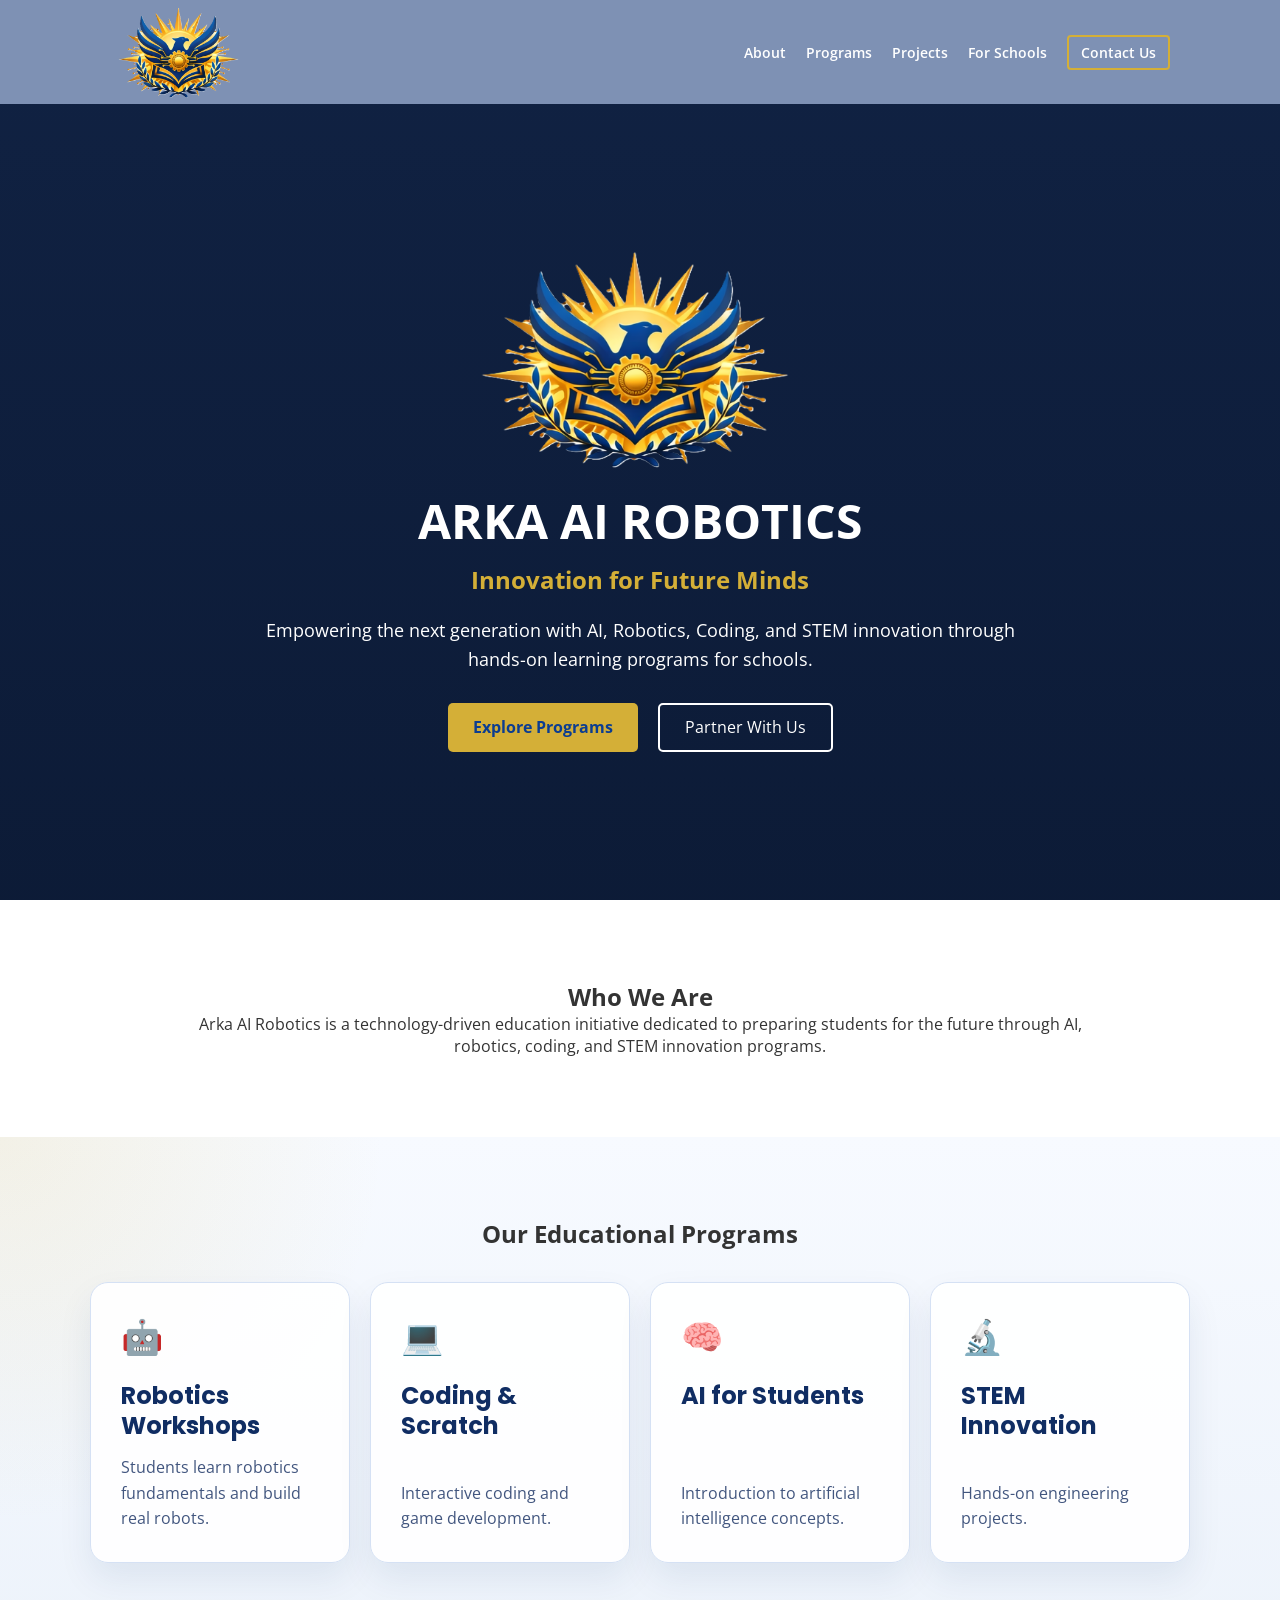
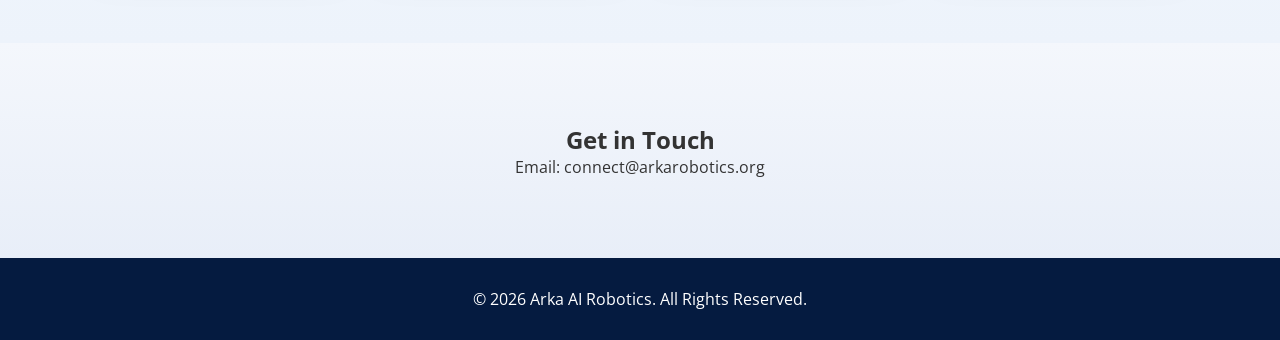
==== commit f4793a71: "Add mobile top navigation" ====
--- a/index.html
+++ b/index.html
@@ -17,7 +17,12 @@
 <div class="logo">
 <img src="images/nav_logo.png" alt="Arka AI Robotics Logo">
 </div>
-<div class="nav-links">
+<button class="nav-toggle" type="button" aria-expanded="false" aria-controls="primary-nav" aria-label="Open menu">
+<span></span>
+<span></span>
+<span></span>
+</button>
+<div class="nav-links" id="primary-nav">
 <a href="#about">About</a>
 <a href="#programs">Programs</a>
 <a href="pages/projects.html">Projects</a>
@@ -61,111 +66,37 @@
 <h2>Our Educational Programs</h2>
 <div class="programs-grid">
 
-<div class="program-item">
-<button class="program-card" type="button" data-program="robotics" aria-pressed="false">
+<div class="program-card">
 <div class="program-icon">🤖</div>
 <h3>Robotics Workshops</h3>
 <p>Students learn robotics fundamentals and build real robots.</p>
-</button>
 </div>
 
-<div class="program-item">
-<button class="program-card" type="button" data-program="coding" aria-pressed="false">
+<div class="program-card">
 <div class="program-icon">💻</div>
 <h3>Coding & Scratch</h3>
 <p>Interactive coding and game development.</p>
-</button>
 </div>
 
-<div class="program-item">
-<button class="program-card" type="button" data-program="ai" aria-pressed="false">
+<div class="program-card">
 <div class="program-icon">🧠</div>
 <h3>AI for Students</h3>
 <p>Introduction to artificial intelligence concepts.</p>
-</button>
 </div>
 
-<div class="program-item">
-<button class="program-card" type="button" data-program="stem" aria-pressed="false">
+<div class="program-card">
 <div class="program-icon">🔬</div>
 <h3>STEM Innovation</h3>
 <p>Hands-on engineering projects.</p>
-</button>
 </div>
 
-</div>
-
-<div class="program-detail" id="program-detail-panel" style="display:none;">
-<div class="program-detail-copy">
-<p class="program-detail-kicker">Featured Program</p>
-<h3 class="program-detail-title"></h3>
-<p class="program-detail-description"></p>
-<ul class="program-detail-points"></ul>
-</div>
-<div class="program-detail-media">
-<div class="program-media-card">
-<p class="program-media-label">Program Image</p>
-<img class="program-detail-image" src="" alt="">
-</div>
-<div class="program-media-card program-video-card">
-<p class="program-media-label">Program Video</p>
-<div class="program-video-placeholder program-detail-video"></div>
-</div>
-</div>
-</div>
 </div>
 </section>
 
 <section id="contact" class="contact-section">
 <div class="container">
 <h2>Get in Touch</h2>
-<p class="contact-intro">Tell us about your school, program interest, or partnership idea and we will get back to you.</p>
-<div class="contact-layout">
-<div class="contact-details">
-<h3>Contact Information</h3>
-<p>Email: <a href="mailto:prashanthnellurivolgs@gmail.com">prashanthnellurivolgs@gmail.com</a></p>
-<p>Phone: <a href="tel:+10000000000">+1 000 000 0000</a></p>
-<p>Location: Placeholder address for Arka AI Robotics</p>
-</div>
-<form class="contact-form" id="contact-form" action="https://formsubmit.co/prashanthnellurivolgs@gmail.com" method="post" data-success-url="thanks.html">
-<input type="hidden" name="_subject" value="New Website Inquiry - Arka AI Robotics">
-<input type="hidden" name="_template" value="table">
-<input type="text" name="_honey" tabindex="-1" autocomplete="off" style="display:none">
-<div class="form-grid">
-<label>
-First Name
-<input type="text" name="first_name" placeholder="Enter your first name" required>
-</label>
-<label>
-Last Name
-<input type="text" name="last_name" placeholder="Enter your last name" required>
-</label>
-<label>
-Email
-<input type="email" name="email" placeholder="Enter your email" required>
-</label>
-<label>
-Phone Number
-<input type="tel" name="phone" placeholder="Enter your phone number">
-</label>
-<label>
-School / Organization
-<input type="text" name="organization" placeholder="Enter school or organization name">
-</label>
-<label>
-Program Interest
-<input type="text" name="interest" placeholder="AI, Robotics, STEM, Coding..." required>
-</label>
-</div>
-<label class="message-field">
-Message
-<textarea name="message" rows="5" placeholder="Tell us what you are looking for" required></textarea>
-</label>
-<p class="form-status" aria-live="polite"></p>
-<button type="submit" class="btn btn-primary">Send Inquiry</button>
-</form>
-</div>
-</div>
+<p>Email: connect@arkarobotics.org</p>
 </section>
 
 <footer class="site-footer">
--- a/assets/css/style.css
+++ b/assets/css/style.css
@@ -55,6 +55,41 @@
 flex-wrap:wrap;
 justify-content:flex-end;
 gap:20px;
+}
+
+.nav-toggle{
+display:none;
+width:48px;
+height:48px;
+border:1px solid rgba(255, 255, 255, 0.24);
+border-radius:14px;
+background:rgba(255, 255, 255, 0.08);
+align-items:center;
+justify-content:center;
+flex-direction:column;
+gap:5px;
+cursor:pointer;
+}
+
+.nav-toggle span{
+display:block;
+width:18px;
+height:2px;
+border-radius:999px;
+background:#fff;
+transition:transform 0.25s ease, opacity 0.25s ease;
+}
+
+.top-nav.menu-open .nav-toggle span:nth-child(1){
+transform:translateY(7px) rotate(45deg);
+}
+
+.top-nav.menu-open .nav-toggle span:nth-child(2){
+opacity:0;
+}
+
+.top-nav.menu-open .nav-toggle span:nth-child(3){
+transform:translateY(-7px) rotate(-45deg);
 }
 
 .nav-links a{
@@ -945,11 +980,27 @@
 @media(max-width:768px){
 
 body{
-padding-bottom:88px;
+padding-bottom:0;
 }
 
 .nav-links{
 display:none;
+position:absolute;
+top:calc(100% + 12px);
+left:12px;
+right:12px;
+padding:16px;
+border-radius:22px;
+background:rgba(5, 27, 64, 0.96);
+box-shadow:0 22px 40px rgba(5, 27, 64, 0.28);
+backdrop-filter:blur(12px);
+flex-direction:column;
+align-items:stretch;
+gap:10px;
+}
+
+.top-nav.menu-open .nav-links{
+display:flex;
 }
 
 .top-nav{
@@ -958,46 +1009,27 @@
 
 .nav-container{
 min-height:72px;
+position:relative;
+}
+
+.nav-toggle{
+display:inline-flex;
+}
+
+.nav-links a{
+display:block;
+padding:12px 14px;
+border-radius:14px;
+background:rgba(255, 255, 255, 0.06);
+}
+
+.nav-links a.nav-btn{
+border:2px solid var(--primary-gold);
+background:transparent;
 }
 
 .bottom-nav{
-position:fixed;
-left:12px;
-right:12px;
-bottom:12px;
-display:grid;
-grid-template-columns:repeat(5, minmax(0, 1fr));
-gap:8px;
-padding:10px;
-border-radius:22px;
-background:rgba(5, 27, 64, 0.94);
-backdrop-filter:blur(12px);
-box-shadow:0 18px 40px rgba(5, 27, 64, 0.28);
-z-index:1100;
-}
-
-.bottom-nav a{
-display:flex;
-align-items:center;
-justify-content:center;
-min-height:44px;
-padding:8px 6px;
-border-radius:16px;
-text-align:center;
-text-decoration:none;
-font-size:11px;
-font-weight:700;
-line-height:1.2;
-color:#eaf1ff;
-background:rgba(255, 255, 255, 0.06);
-}
-
-.bottom-nav a.is-current,
-.bottom-nav a:hover,
-.bottom-nav a:focus-visible{
-background:var(--primary-gold);
-color:var(--primary-blue);
-outline:none;
+display:none;
 }
 
 .hero h1{
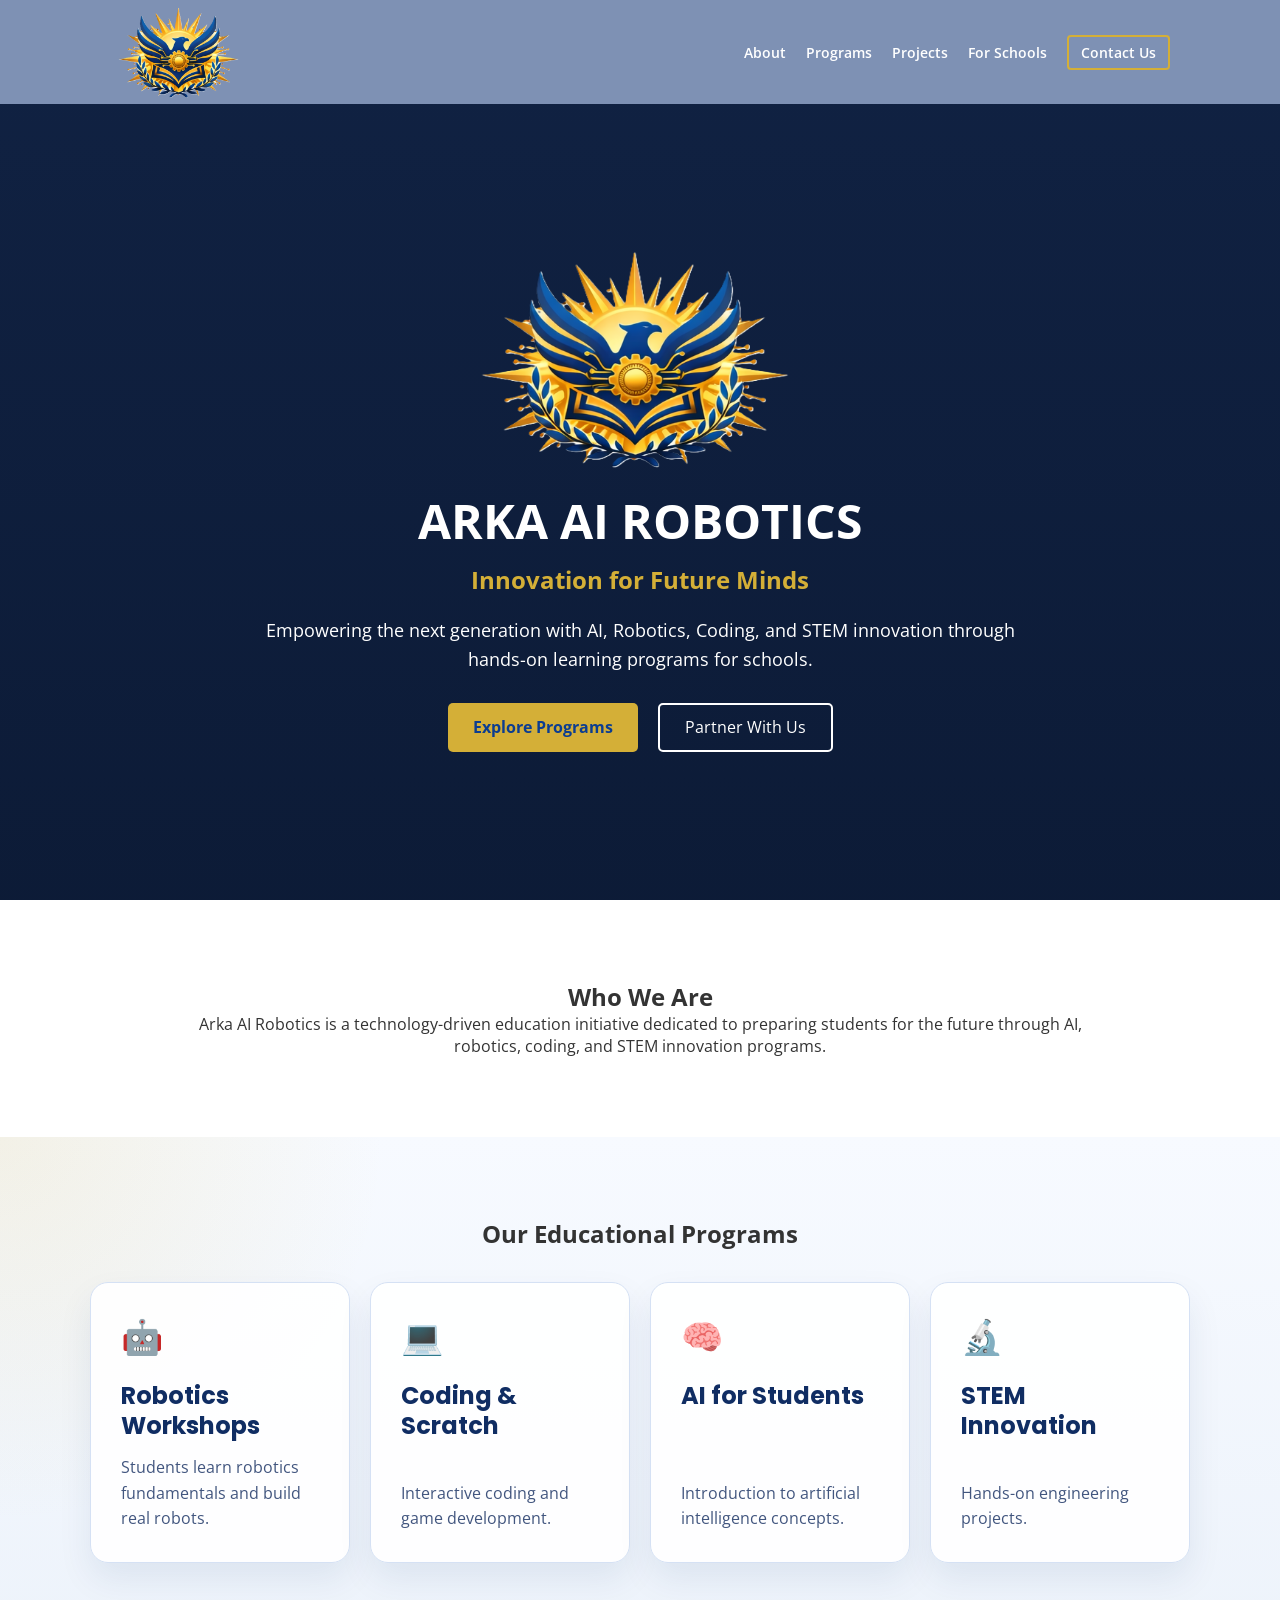
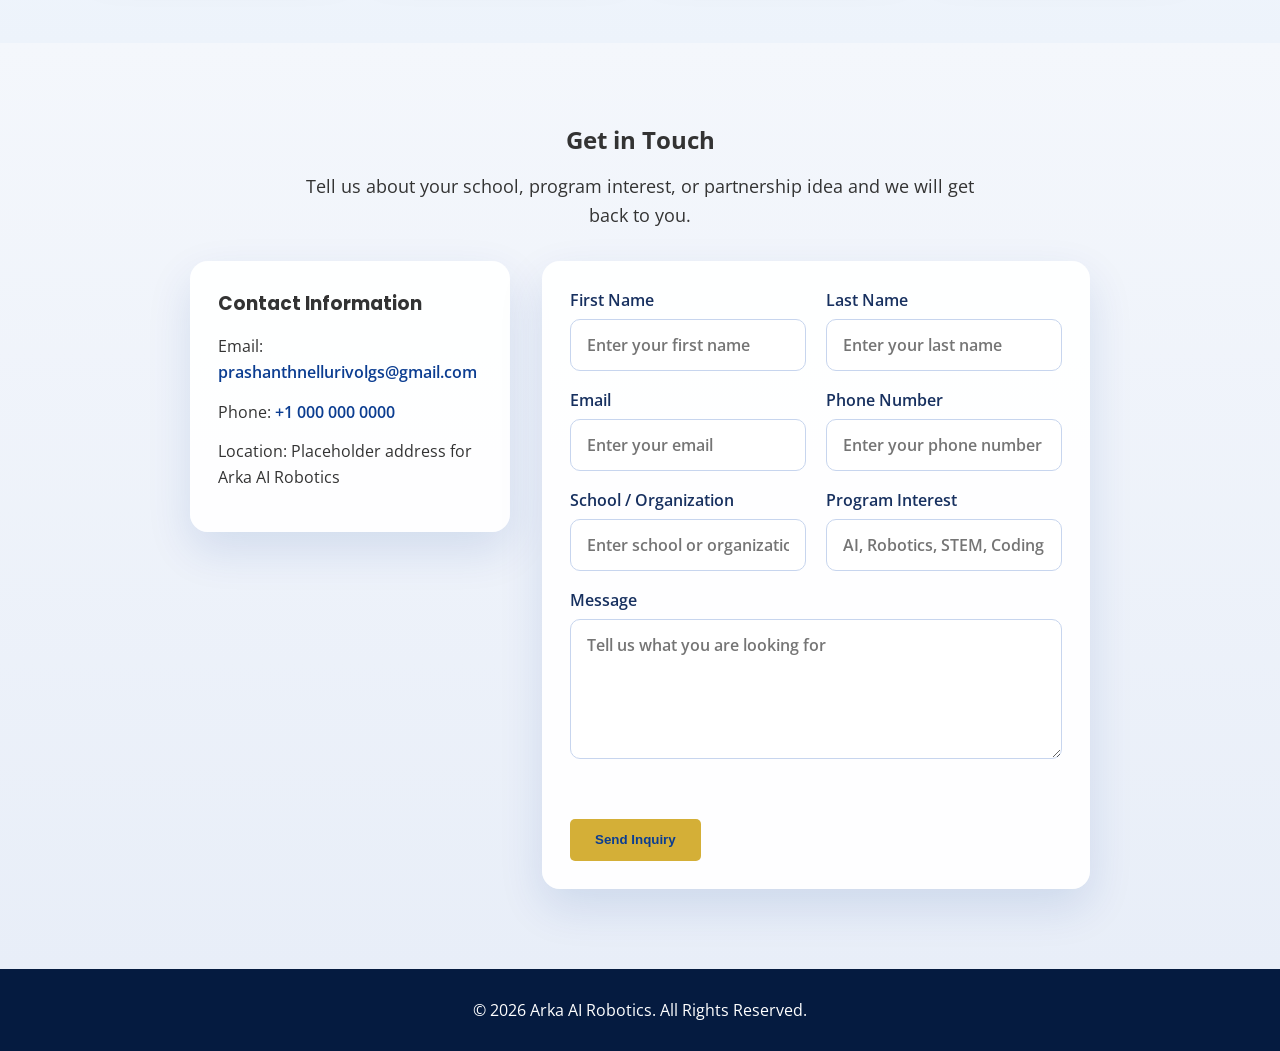
==== commit 7b9f84a5: "Restore homepage program details and contact form" ====
--- a/index.html
+++ b/index.html
@@ -66,37 +66,111 @@
 <h2>Our Educational Programs</h2>
 <div class="programs-grid">
 
-<div class="program-card">
+<div class="program-item">
+<button class="program-card" type="button" data-program="robotics" aria-pressed="false">
 <div class="program-icon">🤖</div>
 <h3>Robotics Workshops</h3>
 <p>Students learn robotics fundamentals and build real robots.</p>
+</button>
 </div>
 
-<div class="program-card">
+<div class="program-item">
+<button class="program-card" type="button" data-program="coding" aria-pressed="false">
 <div class="program-icon">💻</div>
 <h3>Coding & Scratch</h3>
 <p>Interactive coding and game development.</p>
+</button>
 </div>
 
-<div class="program-card">
+<div class="program-item">
+<button class="program-card" type="button" data-program="ai" aria-pressed="false">
 <div class="program-icon">🧠</div>
 <h3>AI for Students</h3>
 <p>Introduction to artificial intelligence concepts.</p>
+</button>
 </div>
 
-<div class="program-card">
+<div class="program-item">
+<button class="program-card" type="button" data-program="stem" aria-pressed="false">
 <div class="program-icon">🔬</div>
 <h3>STEM Innovation</h3>
 <p>Hands-on engineering projects.</p>
+</button>
 </div>
 
+</div>
+
+<div class="program-detail" id="program-detail-panel" style="display:none;">
+<div class="program-detail-copy">
+<p class="program-detail-kicker">Featured Program</p>
+<h3 class="program-detail-title"></h3>
+<p class="program-detail-description"></p>
+<ul class="program-detail-points"></ul>
+</div>
+<div class="program-detail-media">
+<div class="program-media-card">
+<p class="program-media-label">Program Image</p>
+<img class="program-detail-image" src="" alt="">
+</div>
+<div class="program-media-card program-video-card">
+<p class="program-media-label">Program Video</p>
+<div class="program-video-placeholder program-detail-video"></div>
+</div>
+</div>
+</div>
 </div>
 </section>
 
 <section id="contact" class="contact-section">
 <div class="container">
 <h2>Get in Touch</h2>
-<p>Email: connect@arkarobotics.org</p>
+<p class="contact-intro">Tell us about your school, program interest, or partnership idea and we will get back to you.</p>
+<div class="contact-layout">
+<div class="contact-details">
+<h3>Contact Information</h3>
+<p>Email: <a href="mailto:prashanthnellurivolgs@gmail.com">prashanthnellurivolgs@gmail.com</a></p>
+<p>Phone: <a href="tel:+10000000000">+1 000 000 0000</a></p>
+<p>Location: Placeholder address for Arka AI Robotics</p>
+</div>
+<form class="contact-form" id="contact-form" action="https://formsubmit.co/prashanthnellurivolgs@gmail.com" method="post" data-success-url="thanks.html">
+<input type="hidden" name="_subject" value="New Website Inquiry - Arka AI Robotics">
+<input type="hidden" name="_template" value="table">
+<input type="text" name="_honey" tabindex="-1" autocomplete="off" style="display:none">
+<div class="form-grid">
+<label>
+First Name
+<input type="text" name="first_name" placeholder="Enter your first name" required>
+</label>
+<label>
+Last Name
+<input type="text" name="last_name" placeholder="Enter your last name" required>
+</label>
+<label>
+Email
+<input type="email" name="email" placeholder="Enter your email" required>
+</label>
+<label>
+Phone Number
+<input type="tel" name="phone" placeholder="Enter your phone number">
+</label>
+<label>
+School / Organization
+<input type="text" name="organization" placeholder="Enter school or organization name">
+</label>
+<label>
+Program Interest
+<input type="text" name="interest" placeholder="AI, Robotics, STEM, Coding..." required>
+</label>
+</div>
+<label class="message-field">
+Message
+<textarea name="message" rows="5" placeholder="Tell us what you are looking for" required></textarea>
+</label>
+<p class="form-status" aria-live="polite"></p>
+<button type="submit" class="btn btn-primary">Send Inquiry</button>
+</form>
+</div>
+</div>
 </section>
 
 <footer class="site-footer">
